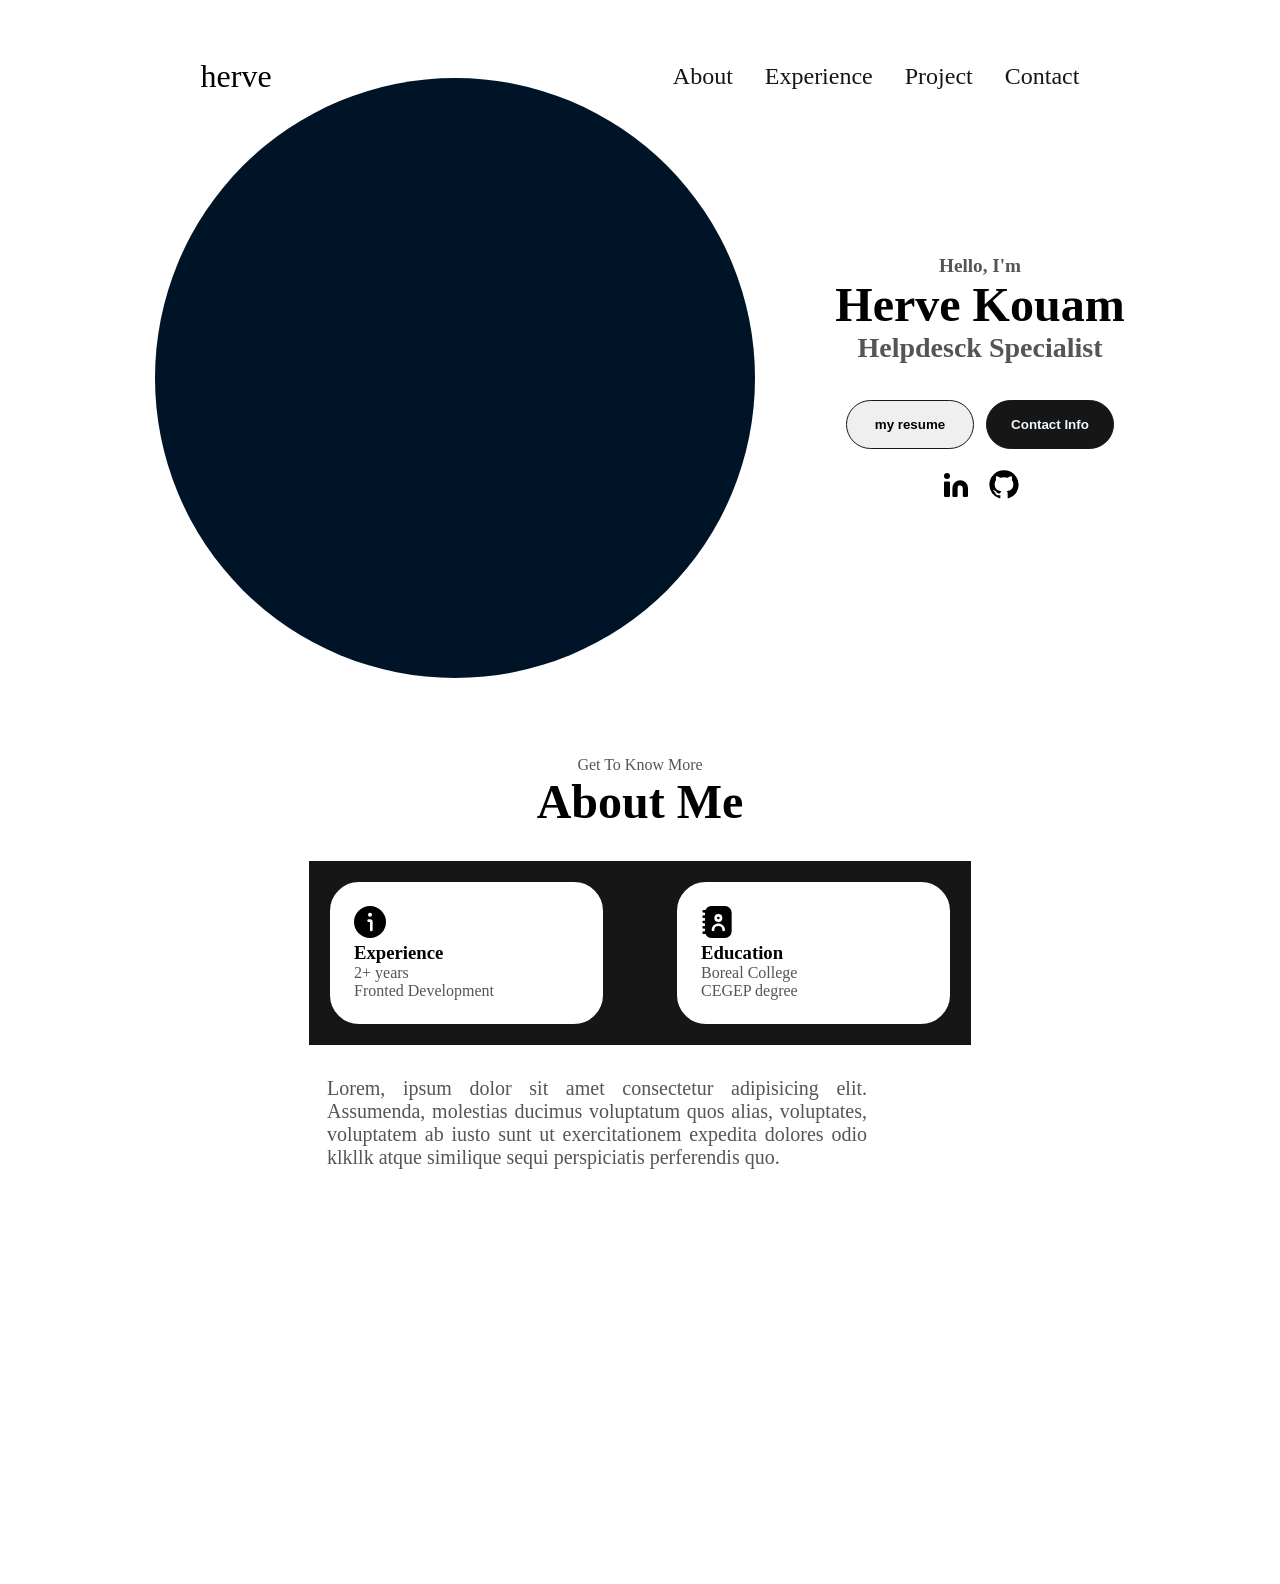
==== index.html @ a3d78254 "commit numéro 1 commit des derrières modifications effectué sur le portfolio jusqu'ici je n'ai pas a" ====
<!DOCTYPE html>
<html lang="en">
<head>
    <meta charset="UTF-8">
    <meta name="viewport" content="width=device-width, initial-scale=1.0">
    <title>my portfolio </title>
    <link rel="stylesheet" href="style.css">
    <link rel="stylesheet" href="mediaqueri.css">
</head>

<body>
    <nav id="dekstop-nav">
        <div class="logo">herve</div>
        <div>
            <ul class="nav-links">
                <li><a href="#about">About</a></li>
                <li><a href="#experience">Experience</a></li>
                <li><a href="#project">Project</a></li>
                <li><a href="#contact">Contact</a></li>

            </ul>
        </div>
    </nav>

    <nav id="hamburger-nav">
        <div class="logo">herve</div>
        <div class="hamburger-menu">
            <div class="hamburger-icon" onclick="toggleMenu()">
                <span></span>
                <span></span>
                <span></span>
            </div>
            <div class="menu-links">
                <li><a href="#about" onclick="toggleMenu()">About</a></li>
                <li><a href="#experience" onclick="toggleMenu()">Experience</a></li>
                <li><a href="#project" onclick="toggleMenu()">Project</a></li>
                <li><a href="#contact" onclick="toggleMenu()">Contact</a></li>
            </div>
        </div>
    </nav>

    <section id="profile">

        <div class="profile_img">

            <img src="img/me/me (2).png" alt="Kouam Kamdem Herve">
             
        </div> 

        <div class="sec_text">
            <p class="p1">Hello, I'm</p>
            <h1 class="title">Herve Kouam</h1>
            <p class="p2">Helpdesck Specialist</p>
            
            <div class="btn-container">
                <button
                class="btn btn-color2" onclick="window.open('./asset/Herve_kouam-resume_pdf.pdf')">
                my resume
                </button>
                <button
                class="btn btn-color1" onclick="location.href('./#contact')">
                Contact Info
                </button>
            </div>
            
            <div id="social-container">
                <img src="img/icon/linkedin.svg"
                 alt="my Linkedin profile" 
                 class="icon"
                 onclick="location.href='https://linkedin.com/in/kouam-herve-0830441a4'">

                 <img src="img/icon/github.svg"
                 alt="my github profile" 
                 class="icon"
                 onclick="location.href='https://github.com/HERVE-KOUAM'">
            </div>

        </div> 

    </section>

    <section id="about">
        <p class="section_p1">Get To Know More</p>
        <h1 class="title"> About Me</h1>
        
        <div class="section_container">
            <div id="img-about" class="section_pic-container">
                <img src="./img/me/salam.png" 
                alt="profile picture"
                class="about-pic">
            </div>
           
            
            <div  class="about-details-container">
                <div class="about-container">

                    <div class="details-container">
                        <img src="./img/icon/info.svg" 
                         alt="Experiance acount"
                        class="icon">
                        <h3>Experience</h3>
                        <p>2+ years <br> Fronted Development </p>
                    </div>

                    <div class="details-container">
                        <img src="img/icon/address-book.svg" 
                        alt="Experiance professionelle "
                        class="icon">
                        <h3>Education</h3>
                        <p>Boreal College<br> CEGEP degree</p>
                    </div>
                </div>

                <p class="sec_text">Lorem, ipsum dolor sit amet consectetur adipisicing elit.
                     Assumenda, molestias ducimus voluptatum quos alias, 
                     voluptates, voluptatem ab iusto sunt ut exercitationem 
                     expedita dolores odio klkllk
                     atque similique sequi perspiciatis perferendis quo.
                </p>
            </div> 
        </div>
    </section>
  

    <script src="script.js"> 

    </script>

</body>
</html>
---- style.css ----
* {
    margin: 0;
    padding: 0;
}
@import url('https://fonts.googleapis.com/css2?family=Poppins:ital,wght@0,100;0,200;0,300;0,400;0,500;0,600;0,700;0,800;0,900;1,100;1,200;1,300;1,400;1,500;1,600;1,700;1,800;1,900&display=swap');

body{
    font-family: "poppins",smooth;
}
html {
    scroll-behavior: smooth;
}

p{
    color: rgb(85,85,85);
}

a, .btn{
    transition: all 300ms ease;
}

nav, .nav-links{
    display: flex;
}

nav{
    justify-content:  space-around;
    align-items: center;
    height:  17vh;
}

.nav-links{
    gap: 2rem;
    list-style: none;
    font-size: 1.5rem;
}

a{
    text-decoration: none;
    color: #161616;
}

a:hover {
    color: gray;
    text-decoration: underline;
    text-underline-offset: 1rem;
    text-decoration-color: rgb(181,181,181) ;
}

#dekstop-nav{
    position: fixed;
    z-index: 100;
    background-color:none;
    width: 100%;
    
}


.logo{
    font-size: 2rem;
}
.logo:hover{
    cursor: default;
}

/*hamburger menu*/
#hamburger-nav{
    display: none;
}
.hamburger-menu{
    position: relative;
    display: inline-block;
    left: 8vh;
}

.hamburger-icon{
    display: flex;
    flex-direction: column;
    justify-content: space-between;
    height: 24px;
    width: 30px;
    cursor: pointer;
}

.hamburger-icon span{
    width: 100%;
    height: 2px;
    background-color: black;
    transition: all 0.3 ease-in-out;
}

.menu-links{
    position: absolute;
    top:100%;
    right: 0;
    background-color: white;
    max-height: 0;
    overflow: hidden;
    transition: all;
}

.menu-links a{
    display: block;
    padding: 10px;
    text-align: center;
    font-size: 1.5rem;
    color: black;
    text-decoration: none;
    transition: all 0.7 ease-in-out;
    
}

.menu-links li{

    list-style: none;
}

.menu-links.open{
    max-height: 300px;


}

.hamburger-icon.open span:first-child {
    transform: rotate(45deg) translate(10px, 5px);
}

.hamburger-icon.open span:nth-child(2){
    opacity: 0;
}

.hamburger-icon.open span:last-child {
    transform: rotate(-45deg) translate(10px, -5px);
}

.hamburger-icon span:first-child{
    transform: none;
}

.hamburger-icon span:first-child{
    transform: 1;
}

.hamburger-icon span:first-child{
    transform: none;
}

/* section*/

section {
    padding-top: 4vh ;
    height: 96vh;
    margin: 0 10rem;
    box-sizing: border-box;
    min-height: -moz-fit-content;
    min-height: fit-content;
}


.section-container{
    display: flex;
}

/*profile section*/

#profile {
    display: flex;
    justify-content: center;
    gap: 5rem;
    height: 80vh;
}

.profile_img{
    justify-content: center;
    background-color: #001427;
    display: flex;
    border-radius: 800px;
    height: 600px;
    width: 600px;
    margin: auto 0;
   overflow: hidden;
    
}

.profile_img img{
    
    object-fit: contain;
    align-items: center;
    height: 800px;
    width: 800px;
    position: relative;
    bottom: 50px;
    right:5px
    
}

.sec_text{
    align-self: center;
    text-align: center;

}

.sec_text p{
    font-weight: 600;
}

.sec_text .p1{
    font-size: 1.2rem;
}
.sec_text .p2{
    text-align: center;
    font-size: 1.75rem;
    margin-bottom: 2rem;
}

.title {
    font-size: 3rem;
    text-align: center;
}

#social-container{
    display: flex;
    justify-content: center;
    margin-top: 1rem;
    gap: 1rem
}

/*icon*/

.icon {
    cursor: pointer;
    height: 2rem;
}

/*butons*/

.btncontainer{
    display: flex;
    justify-content: center;
    gap: 1rem;
}

.btn {
    margin: 4px;
    font-weight:600;
    transition: all 300ms ease;
    padding: 1rem;
    width: 8rem;
    border-radius: 2rem;
}

.btn-color1,
.btn-color2{
    border:#161616 0.1rem solid;
   
}

.btn-color1:hover,
.btn-color2:hover{
  
    cursor: pointer;
}

.btn-color1,
.btn-color2:hover{
    background-color: #161616;
    color: aliceblue;
    
}



.btn-color1:hover{
    background-color: #161616;
    
}

.btn-color2:hover{
    border:aliceblue
}

/*About*/
#about{
    position: relative;
}
.about-details-container{
    justify-content: center;
    flex-direction: row;
}
.about-container{
    gap: 2rem;
    margin-bottom: 2rem;
    margin-top: 2rem;
    display: flex;
    
    flex: 5;
    background-color: #161616;
    width: auto;
    height: auto;
}
.about-countainer,
.details-container{
    display: block;
    align-items: center; 
    justify-content: center;
    background-color: rgb(255, 255, 255);
    border:solid #161616;
    border-radius: 2rem;
    padding: 1.5rem;
    width: 25vh;
    height: fit-content;
    height: -moz-fit-content;
    margin: 2vh;  
   

}

.about-details-container .sec_text{

    width: 60vh;
    text-align: justify;
    font-size: 1.25rem;
    margin: 2vh;
    

}

.about-pic{
    border-radius: 2rem;
}
#about .section_p1{
    position: relative;
    text-align: center;
}
#about .section_container{
display: flex;

}
#about .section_pic-container{

    
    height: 50vh;
    
    overflow: hidden;
    display: flex;
    justify-content: center;
    align-items: center;
    flex: 1 1 300px;
    max-width: 600px;
    padding: 0px;
    box-sizing: content-box;  

}

#about .section_pic-container img{
    top:10%;
    width: 100%;
    height: auto;
    object-fit: cover;
    position: relative;
    
    
    
    
}
---- mediaqueri.css ----
@media screen and (max-width: 1200px) {

    #dekstop-nav{
        display: none;
    }
    #hamburger-nav{

        display: flex;
        position: fixed;
        z-index: 100;
        background-color: none;
        width: 100%;
        
    }
   
    
}

@media screen and (max-width: 1300px) {

    #about .section_container{
        justify-content: center;
        
    }
    #about .section_pic-container{

        display: none;
        
    }
    section {
        margin: 0 5rem;
    }

}

@media screen and (max-width: 800px) {

    #about .section_container{
        justify-content: center;
        
    }
   
    section {
        margin: 0 5rem;
    }

}
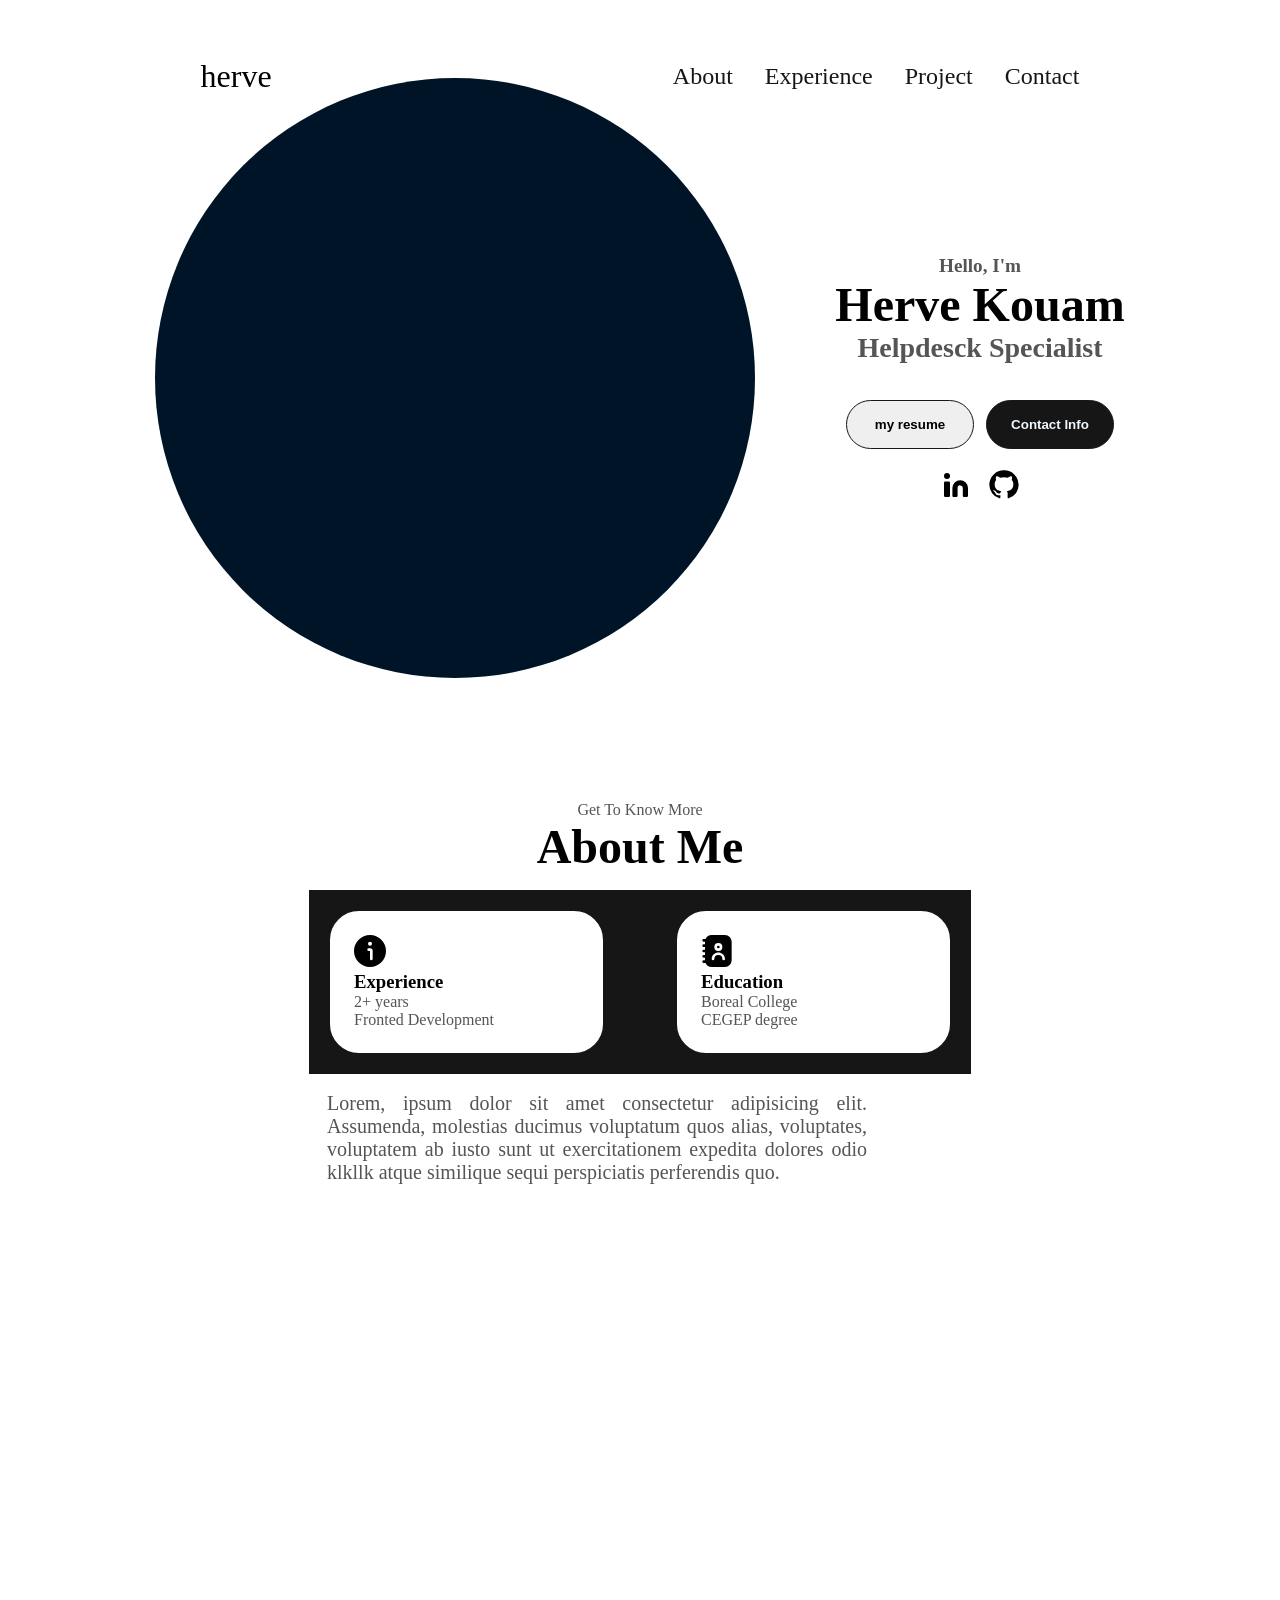
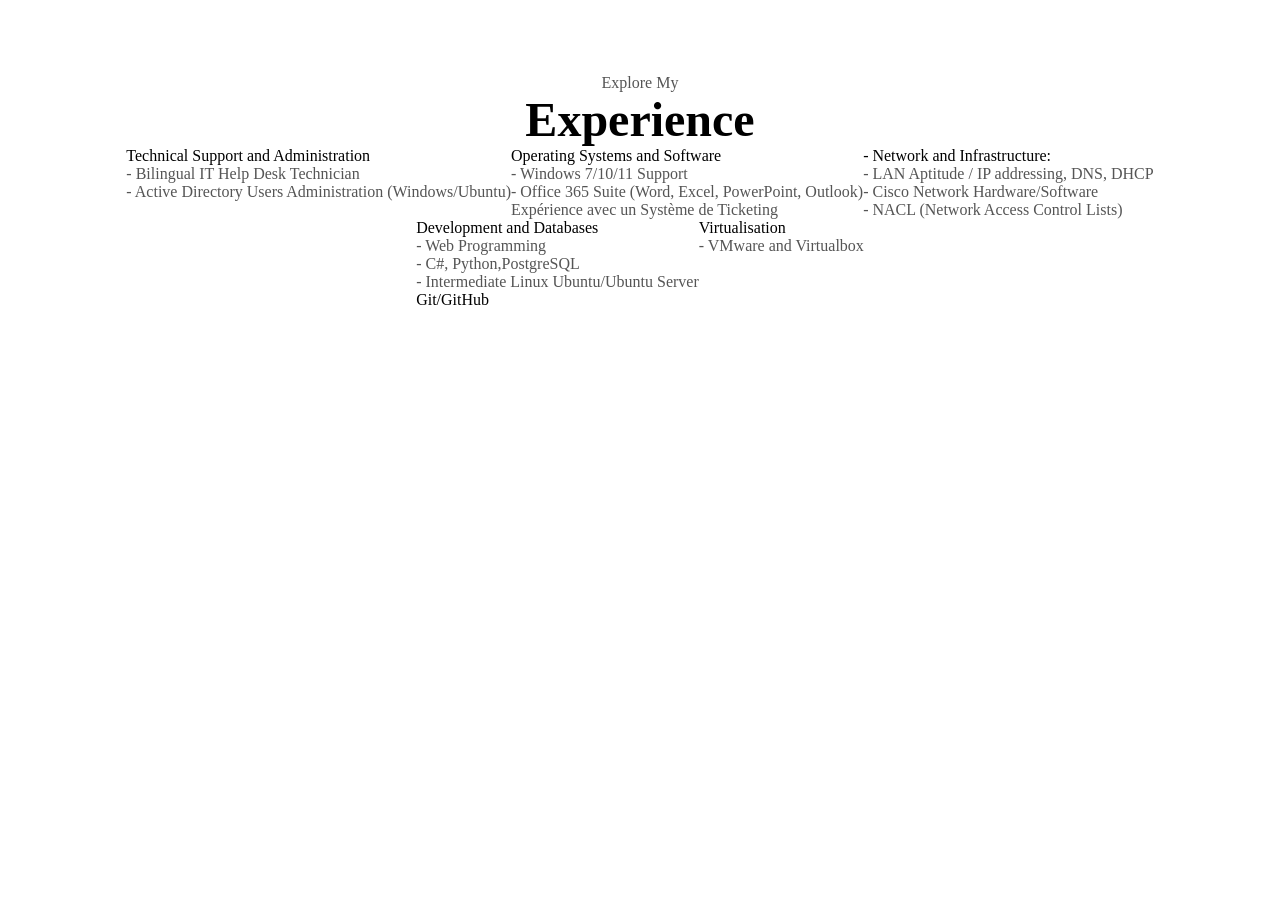
==== commit 83d828e0: "ajout de section j'ai ajouté deux section et en therme il ne manque plus que la dernierre et certain" ====
--- a/index.html
+++ b/index.html
@@ -6,6 +6,7 @@
     <title>my portfolio </title>
     <link rel="stylesheet" href="style.css">
     <link rel="stylesheet" href="mediaqueri.css">
+    <link rel="stylesheet" href="Experiance.css">
 </head>
 
 <body>
@@ -14,7 +15,7 @@
         <div>
             <ul class="nav-links">
                 <li><a href="#about">About</a></li>
-                <li><a href="#experience">Experience</a></li>
+                <li><a href="#Experience">Experience</a></li>
                 <li><a href="#project">Project</a></li>
                 <li><a href="#contact">Contact</a></li>
 
@@ -32,7 +33,7 @@
             </div>
             <div class="menu-links">
                 <li><a href="#about" onclick="toggleMenu()">About</a></li>
-                <li><a href="#experience" onclick="toggleMenu()">Experience</a></li>
+                <li><a href="#Experience" onclick="toggleMenu()">Experience</a></li>
                 <li><a href="#project" onclick="toggleMenu()">Project</a></li>
                 <li><a href="#contact" onclick="toggleMenu()">Contact</a></li>
             </div>
@@ -96,7 +97,7 @@
 
                     <div class="details-container">
                         <img src="./img/icon/info.svg" 
-                         alt="Experiance acount"
+                         alt="Experience acount"
                         class="icon">
                         <h3>Experience</h3>
                         <p>2+ years <br> Fronted Development </p>
@@ -104,7 +105,7 @@
 
                     <div class="details-container">
                         <img src="img/icon/address-book.svg" 
-                        alt="Experiance professionelle "
+                        alt="Experience professionelle "
                         class="icon">
                         <h3>Education</h3>
                         <p>Boreal College<br> CEGEP degree</p>
@@ -121,6 +122,76 @@
         </div>
     </section>
   
+    <section id="Experience">
+
+        <p class="section_p1">Explore My</p>
+        <h1 class="title"> Experience</h1>
+
+        <div class="section_container">
+
+            <div class="notification">
+                <div class="notiglow"></div>
+                <div class="notiborderglow"></div>
+                <div class="notititle">Technical Support and Administration</div>
+                <div class="notibody">
+                    <p>- Bilingual IT Help Desk Technician</p>
+                    <p>- Active Directory Users Administration (Windows/Ubuntu)</p> 
+
+                </div>
+            </div>
+
+            <div class="notification">
+                <div class="notiglow"></div>
+                <div class="notiborderglow"></div>
+                <div class="notititle">Operating Systems and Software</div>
+                <div class="notibody">
+                    <p>- Windows 7/10/11 Support</p>
+                    <p>- Office 365 Suite (Word, Excel, PowerPoint, Outlook)</p>
+                    <p>Expérience avec un Système de Ticketing</p>
+
+                </div>
+            </div>
+
+            <div class="notification">
+                <div class="notiglow"></div>
+                <div class="notiborderglow"></div>
+                <div class="notititle">- Network and Infrastructure:</div>
+                <div class="notibody">
+                    
+                    <p>- LAN Aptitude / IP addressing, DNS, DHCP</p>
+                    <p>- Cisco Network Hardware/Software</p>
+                    <p>- NACL (Network Access Control Lists)</p>
+                </div>
+            </div>
+
+            <div class="notification">
+                <div class="notiglow"></div>
+                <div class="notiborderglow"></div>
+                <div class="notititle">Development and Databases</div>
+                <div class="notibody">
+                
+                    <p>-  Web Programming</p>
+                    <p>- C#, Python,PostgreSQL</p>
+                    <p>- Intermediate Linux Ubuntu/Ubuntu Server</p>
+                    </p>Git/GitHub</p>
+
+                </div>
+            </div>
+            
+            <div class="notification">
+                <div class="notiglow"></div>
+                <div class="notiborderglow"></div>
+                <div class="notititle">Virtualisation</div>
+                <div class="notibody">
+                    <p>- VMware and Virtualbox</p>
+                </div>
+            </div>
+
+          
+            
+        </div>
+
+    </section>
 
     <script src="script.js"> 
 
--- a/style.css
+++ b/style.css
@@ -6,6 +6,7 @@
 
 body{
     font-family: "poppins",smooth;
+    
 }
 html {
     scroll-behavior: smooth;
@@ -282,6 +283,7 @@
 /*About*/
 #about{
     position: relative;
+    margin-top: 5vh;
 }
 .about-details-container{
     justify-content: center;
@@ -289,8 +291,8 @@
 }
 .about-container{
     gap: 2rem;
-    margin-bottom: 2rem;
-    margin-top: 2rem;
+   
+    margin-top: 1rem;
     display: flex;
     
     flex: 5;
@@ -362,4 +364,26 @@
     
     
     
-}+}
+
+/*experience*/
+#Experience{
+
+    position: relative;
+    margin-top: 1vh;
+}
+#Experience .section_p1{
+    text-align: center;
+    position: relative;
+    
+}
+
+#Experience .section_container{
+
+    display: flex;
+    flex-wrap: wrap;
+    justify-content: center;
+    align-content: space-between;
+    
+}
+
--- a/mediaqueri.css
+++ b/mediaqueri.css
@@ -10,7 +10,12 @@
         z-index: 100;
         background-color: none;
         width: 100%;
+        top: 0px;
         
+    }
+    #profile{
+
+        margin-top: 10vh;
     }
    
     
@@ -44,4 +49,4 @@
         margin: 0 5rem;
     }
 
-}+}   
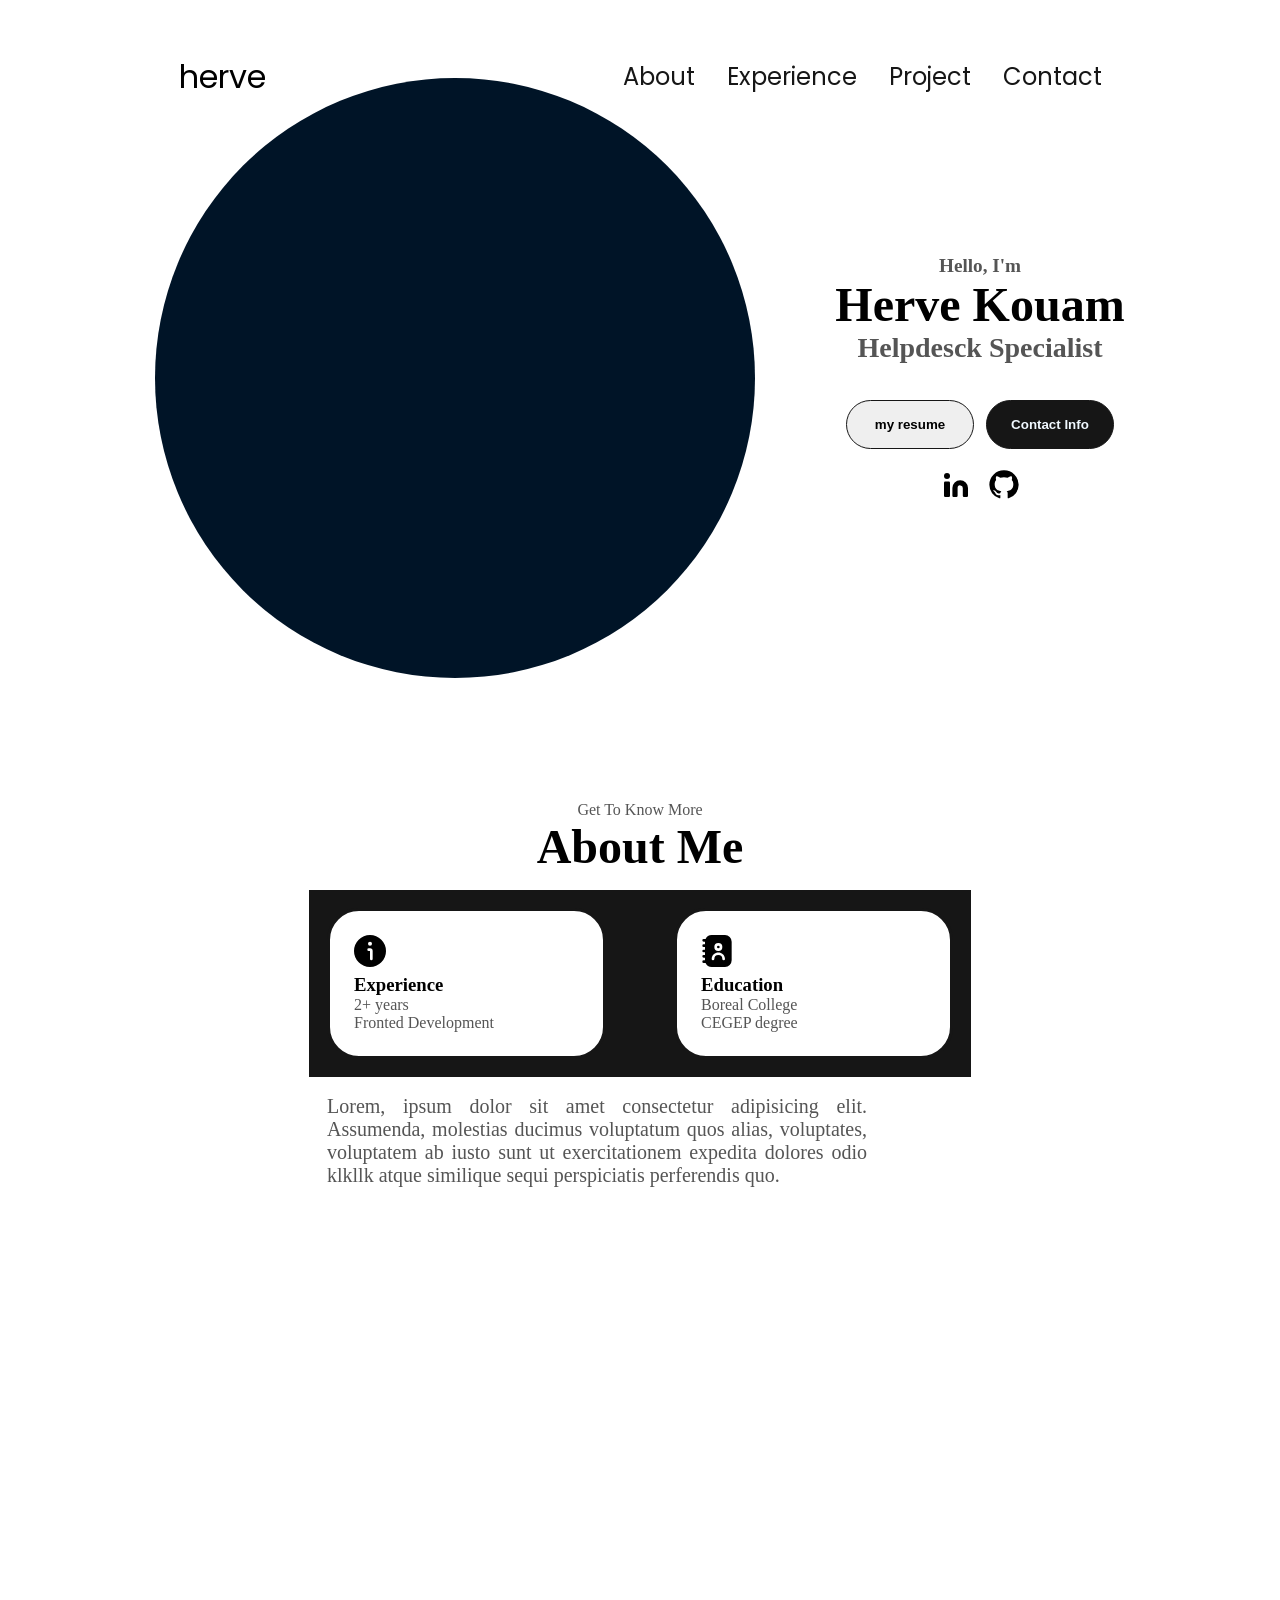
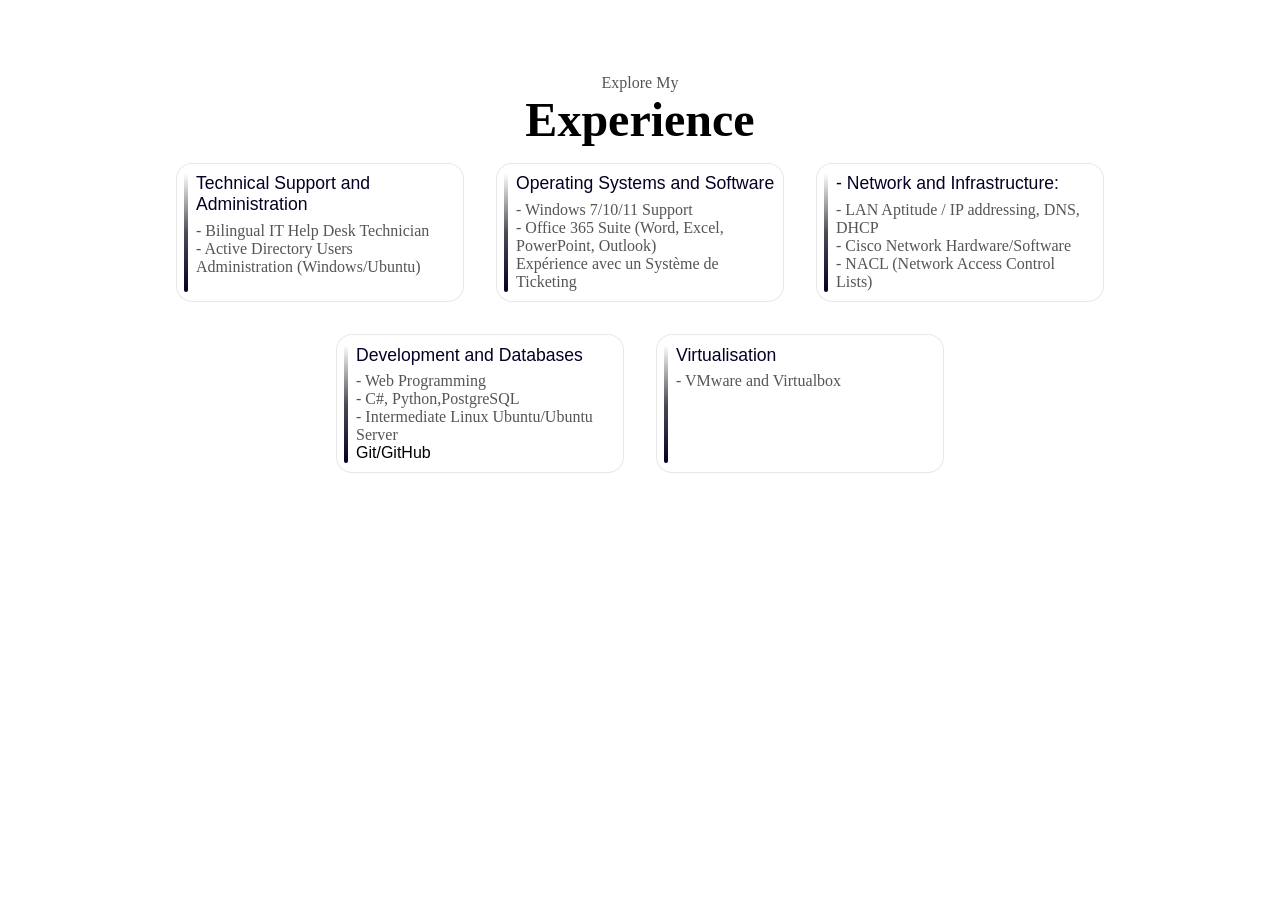
==== commit 15ed6659: "ajustement des polices" ====
--- a/index.html
+++ b/index.html
@@ -6,7 +6,7 @@
     <title>my portfolio </title>
     <link rel="stylesheet" href="style.css">
     <link rel="stylesheet" href="mediaqueri.css">
-    <link rel="stylesheet" href="Experiance.css">
+    <link rel="stylesheet" href="experiance.css">
 </head>
 
 <body>
--- a/style.css
+++ b/style.css
@@ -1,19 +1,28 @@
+@import url('https://fonts.googleapis.com/css2?family=Poppins:ital,wght@0,100;0,200;0,300;0,400;0,500;0,600;0,700;0,800;0,900;1,100;1,200;1,300;1,400;1,500;1,600;1,700;1,800;1,900&display=swap');
+@font-face{
+    font-family: kano;
+    src:url(font/Kano.otf)format('otf')
+}
 * {
     margin: 0;
     padding: 0;
 }
-@import url('https://fonts.googleapis.com/css2?family=Poppins:ital,wght@0,100;0,200;0,300;0,400;0,500;0,600;0,700;0,800;0,900;1,100;1,200;1,300;1,400;1,500;1,600;1,700;1,800;1,900&display=swap');
 
 body{
-    font-family: "poppins",smooth;
+    font-family: "poppins",normal;
+    font-style: normal;
     
 }
 html {
     scroll-behavior: smooth;
 }
-
+h1{
+    font-family: "poppins",smooth;
+
+}
 p{
     color: rgb(85,85,85);
+    font-family: "kano";
 }
 
 a, .btn{
--- a/experiance.css
+++ b/experiance.css
@@ -0,0 +1,105 @@
+/* From Uiverse.io by SouravBandyopadhyay */ 
+.notification {
+    display: flex;
+    flex-direction: column;
+    isolation: isolate;
+    position: relative;
+    margin: 1rem;
+    padding-bottom: 0.7em;
+    width: 18rem;
+    height: 8rem;
+    background: #e8e8e8;
+    border-radius: 1rem;
+    overflow: hidden;
+    font-family: 'Gill Sans', 'Gill Sans MT', Calibri, 'Trebuchet MS', sans-serif;
+    font-size: 16px;
+    --gradient: linear-gradient(to bottom, #ffffff, #4c4c56, #020024);
+    --color: #020024
+  }
+  
+  .notification:before {
+    position: absolute;
+    content: "";
+    inset: 0.0625rem;
+    border-radius: 0.9375rem;
+    background: #ffffff;
+    z-index: 2
+  }
+  
+  .notification:after {
+    position: absolute;
+    content: "";
+    width: 0.25rem;
+    inset: 0.65rem auto 0.65rem 0.5rem;
+    border-radius: 0.125rem;
+    background: var(--gradient);
+    transition: transform 300ms ease;
+    z-index: 4;
+  }
+  
+  .notification:hover:after {
+    transform: translateX(0.15rem)
+  }
+  
+  .notititle {
+    color: var(--color);
+    padding: 0.65rem 0.25rem 0.4rem 1.25rem;
+    font-weight: 500;
+    font-size: 1.1rem;
+    transition: transform 300ms ease;
+    z-index: 5;
+  }
+  
+  .notification:hover .notititle {
+    transform: translateX(0.15rem)
+    
+  }
+  
+  .notibody {
+    color: #000000;
+    padding: 0 1.25rem;
+    transition: transform 300ms ease;
+    z-index: 5;
+  }
+  
+  .notification:hover .notibody {
+    transform: translateX(0.25rem)
+  }
+  
+  .notiglow,
+  .notiborderglow {
+    position: absolute;
+    width: 20rem;
+    height: 20rem;
+    transform: translate(-50%, -50%);
+    background: radial-gradient(circle closest-side at center, rgb(0, 0, 0), transparent);
+    opacity: 0;
+    transition: opacity 300ms ease;
+  }
+  
+  .notiglow {
+    z-index: 3;
+  }
+  
+  .notiborderglow {
+    z-index: 1;
+  }
+  
+  .notification:hover .notiglow {
+    opacity: 0.1
+  }
+  
+  .notification:hover .notiborderglow {
+    opacity: 0.1
+  }
+  
+  .note {
+    color: var(--color);
+    position: fixed;
+    top: 80%;
+    left: 50%;
+    transform: translateX(-50%);
+    text-align: center;
+    font-size: 0.9rem;
+    width: 75%;
+  }
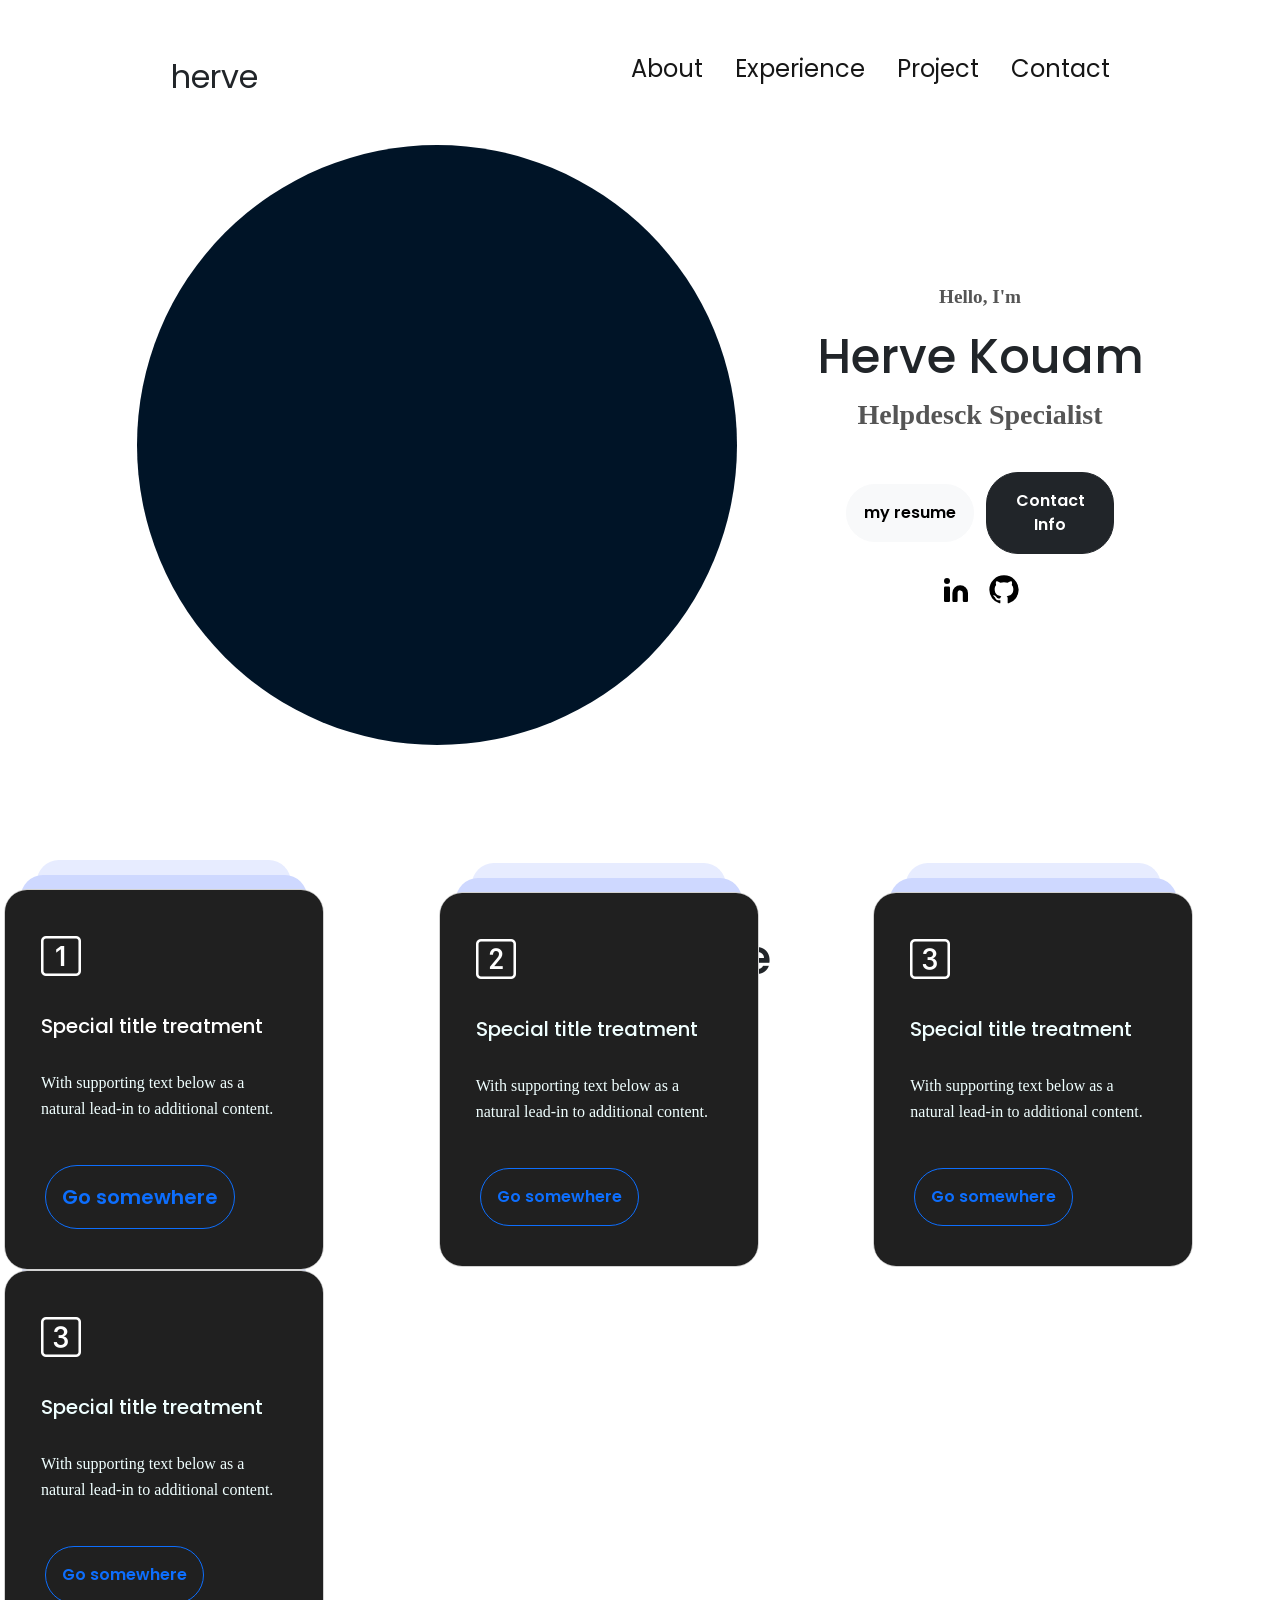
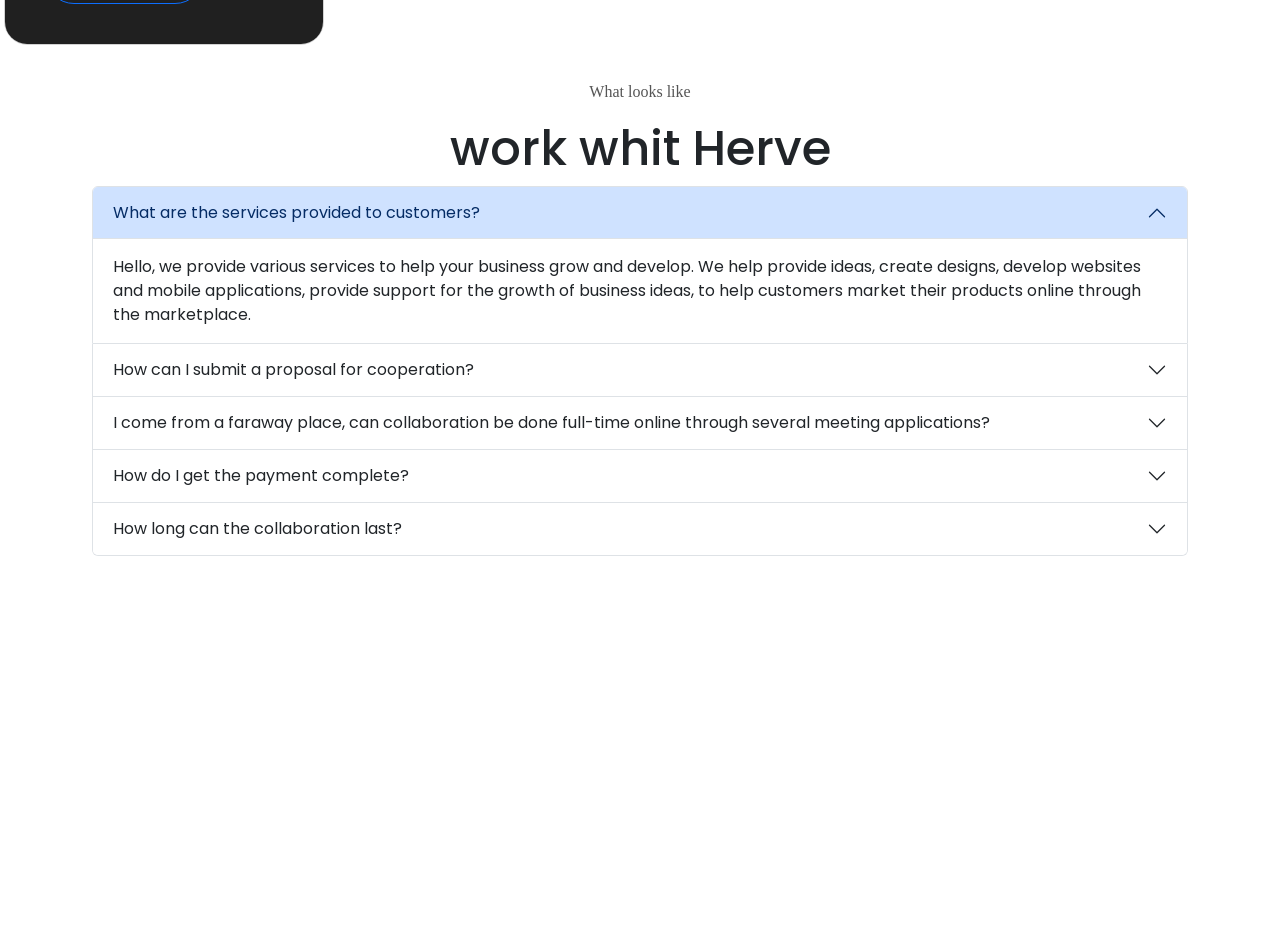
==== commit a5fb3f97: "ajout des cartes premier essaie" ====
--- a/index.html
+++ b/index.html
@@ -4,6 +4,8 @@
     <meta charset="UTF-8">
     <meta name="viewport" content="width=device-width, initial-scale=1.0">
     <title>my portfolio </title>
+    <link href="https://cdn.jsdelivr.net/npm/bootstrap@5.3.0-alpha1/dist/css/bootstrap.min.css" rel="stylesheet">
+    <link rel="stylesheet" href="https://cdn.jsdelivr.net/npm/bootstrap-icons@1.11.3/font/bootstrap-icons.min.css">
     <link rel="stylesheet" href="style.css">
     <link rel="stylesheet" href="mediaqueri.css">
     <link rel="stylesheet" href="experiance.css">
@@ -54,12 +56,14 @@
             <p class="p2">Helpdesck Specialist</p>
             
             <div class="btn-container">
-                <button
-                class="btn btn-color2" onclick="window.open('./asset/Herve_kouam-resume_pdf.pdf')">
+                <button type="button"
+                class="btn btn-light " onclick="window.open('./asset/Herve_kouam-resume_pdf.pdf')">
                 my resume
                 </button>
                 <button
-                class="btn btn-color1" onclick="location.href('./#contact')">
+                type="button"
+                class="btn btn-dark "
+                 onclick="location.href('./#contact')">
                 Contact Info
                 </button>
             </div>
@@ -80,118 +84,152 @@
 
     </section>
 
-    <section id="about">
-        <p class="section_p1">Get To Know More</p>
-        <h1 class="title"> About Me</h1>
+
+  
+    <section id="Experience" style="gap: 5rem;">
+
+        <div class="entaite">
+            <p class="section_p1">Explore My</p>
+            <h1 class="title"> Experience</h1>
+        </div>
+       
         
-        <div class="section_container">
-            <div id="img-about" class="section_pic-container">
-                <img src="./img/me/salam.png" 
-                alt="profile picture"
-                class="about-pic">
-            </div>
-           
+        <div class="expe_contain row row-cols-1 row-cols-md-3 mt-n5 " style=" box-sizing: content-box;  align-items: center;" >
+
+            <div class="card_container"  >
+              <div class="card col col-12 col-lg-3 mx-1">
+                <div class="card-body content">
+                    <i class="bi bi-1-square fs-1" ></i>
+                  <h5 class="card-title">Special title treatment</h5>
+                  <p class="card-text" style="color: azure;">With supporting text below as a natural lead-in to additional content.</p>
+                  <a href="#" class="w-auto btn btn-lg btn-outline-primary">Go somewhere</a>
+                </div>
+              </div>
+            </div>
+
+            <div class="card_container ">
+              <div class="card col col-12 col-lg-3  mx-1">
+                <div class="card-body content">
+                  <i class="bi bi-2-square fs-1" ></i>
+                  <h5 class="card-title" style="color: azure;">Special title treatment</h5>
+                  <p class="card-text" style="color: azure;">With supporting text below as a natural lead-in to additional content.</p>
+                  <a href="#" class="btn w-auto btn-outline-primary">Go somewhere</a>
+                </div>
+              </div>
+            </div>
+
+            <div class="card_container ">
+                <div class="card col col-12 col-lg-3 mx-1">
+                  <div class="card-body content">
+                    <i class="bi bi-3-square fs-1" ></i>
+                    <h5 class="card-title" style="color: azure;">Special title treatment</h5>
+                    <p class="card-text" style="color: azure;">With supporting text below as a natural lead-in to additional content.</p>
+                    <a href="#" class="btn w-auto btn-outline-primary">Go somewhere</a>
+                  </div>
+                </div>
+              </div>
+
+              <div class="card_container ">
+                <div class="card col col-12 col-lg-3 mx-1">
+                  <div class="card-body content">
+                    <i class="bi bi-3-square fs-1" ></i>
+                    <h5 class="card-title" style="color: azure;">Special title treatment</h5>
+                    <p class="card-text" style="color: azure;">With supporting text below as a natural lead-in to additional content.</p>
+                    <a href="#" class="btn w-auto btn-outline-primary">Go somewhere</a>
+                  </div>
+                </div>
+              </div>
+
+
+          </div>
+
+          
+
+         
             
-            <div  class="about-details-container">
-                <div class="about-container">
-
-                    <div class="details-container">
-                        <img src="./img/icon/info.svg" 
-                         alt="Experience acount"
-                        class="icon">
-                        <h3>Experience</h3>
-                        <p>2+ years <br> Fronted Development </p>
-                    </div>
-
-                    <div class="details-container">
-                        <img src="img/icon/address-book.svg" 
-                        alt="Experience professionelle "
-                        class="icon">
-                        <h3>Education</h3>
-                        <p>Boreal College<br> CEGEP degree</p>
-                    </div>
-                </div>
-
-                <p class="sec_text">Lorem, ipsum dolor sit amet consectetur adipisicing elit.
-                     Assumenda, molestias ducimus voluptatum quos alias, 
-                     voluptates, voluptatem ab iusto sunt ut exercitationem 
-                     expedita dolores odio klkllk
-                     atque similique sequi perspiciatis perferendis quo.
-                </p>
-            </div> 
-        </div>
+          
+          
+          
+       
+
     </section>
-  
-    <section id="Experience">
-
-        <p class="section_p1">Explore My</p>
-        <h1 class="title"> Experience</h1>
-
-        <div class="section_container">
-
-            <div class="notification">
-                <div class="notiglow"></div>
-                <div class="notiborderglow"></div>
-                <div class="notititle">Technical Support and Administration</div>
-                <div class="notibody">
-                    <p>- Bilingual IT Help Desk Technician</p>
-                    <p>- Active Directory Users Administration (Windows/Ubuntu)</p> 
-
-                </div>
-            </div>
-
-            <div class="notification">
-                <div class="notiglow"></div>
-                <div class="notiborderglow"></div>
-                <div class="notititle">Operating Systems and Software</div>
-                <div class="notibody">
-                    <p>- Windows 7/10/11 Support</p>
-                    <p>- Office 365 Suite (Word, Excel, PowerPoint, Outlook)</p>
-                    <p>Expérience avec un Système de Ticketing</p>
-
-                </div>
-            </div>
-
-            <div class="notification">
-                <div class="notiglow"></div>
-                <div class="notiborderglow"></div>
-                <div class="notititle">- Network and Infrastructure:</div>
-                <div class="notibody">
-                    
-                    <p>- LAN Aptitude / IP addressing, DNS, DHCP</p>
-                    <p>- Cisco Network Hardware/Software</p>
-                    <p>- NACL (Network Access Control Lists)</p>
-                </div>
-            </div>
-
-            <div class="notification">
-                <div class="notiglow"></div>
-                <div class="notiborderglow"></div>
-                <div class="notititle">Development and Databases</div>
-                <div class="notibody">
-                
-                    <p>-  Web Programming</p>
-                    <p>- C#, Python,PostgreSQL</p>
-                    <p>- Intermediate Linux Ubuntu/Ubuntu Server</p>
-                    </p>Git/GitHub</p>
-
-                </div>
-            </div>
-            
-            <div class="notification">
-                <div class="notiglow"></div>
-                <div class="notiborderglow"></div>
-                <div class="notititle">Virtualisation</div>
-                <div class="notibody">
-                    <p>- VMware and Virtualbox</p>
-                </div>
-            </div>
-
-          
-            
-        </div>
-
+
+    <section class="workwhit mt-n5 pt-0 mb-7" style="position: relative; margin-top:20px;">
+
+        <div class="container mt-0 pt-0" >
+            <p class="section_p1 text-center"> What looks like </p>
+            <h1 class="title"> work whit Herve</h1>
+            <div class="accordion" id="faqAccordion">
+                <!-- Question 1 -->
+                <div class="accordion-item">
+                    <h2 class="accordion-header" id="headingOne">
+                        <button class="accordion-button" type="button" data-bs-toggle="collapse" data-bs-target="#collapseOne" aria-expanded="true" aria-controls="collapseOne">
+                            What are the services provided to customers?
+                        </button>
+                    </h2>
+                    <div id="collapseOne" class="accordion-collapse collapse show" aria-labelledby="headingOne" data-bs-parent="#faqAccordion">
+                        <div class="accordion-body">
+                            Hello, we provide various services to help your business grow and develop. We help provide ideas, 
+                            create designs, develop websites and mobile applications, provide support for the growth of business ideas, to help customers market their products online through the marketplace.
+                        </div>
+                    </div>
+                </div>
+                <!-- Question 2 -->
+                <div class="accordion-item">
+                    <h2 class="accordion-header" id="headingTwo">
+                        <button class="accordion-button collapsed" type="button" data-bs-toggle="collapse" data-bs-target="#collapseTwo" aria-expanded="false" aria-controls="collapseTwo">
+                            How can I submit a proposal for cooperation?
+                        </button>
+                    </h2>
+                    <div id="collapseTwo" class="accordion-collapse collapse" aria-labelledby="headingTwo" data-bs-parent="#faqAccordion">
+                        <div class="accordion-body">
+                            You can submit a proposal through our contact form or email us directly with your ideas.
+                        </div>
+                    </div>
+                </div>
+                <!-- Question 3 -->
+                <div class="accordion-item">
+                    <h2 class="accordion-header" id="headingThree">
+                        <button class="accordion-button collapsed" type="button" data-bs-toggle="collapse" data-bs-target="#collapseThree" aria-expanded="false" aria-controls="collapseThree">
+                            I come from a faraway place, can collaboration be done full-time online through several meeting applications?
+                        </button>
+                    </h2>
+                    <div id="collapseThree" class="accordion-collapse collapse" aria-labelledby="headingThree" data-bs-parent="#faqAccordion">
+                        <div class="accordion-body">
+                            Yes, we support full-time online collaboration using various meeting applications like Zoom, Teams, or Google Meet.
+                        </div>
+                    </div>
+                </div>
+                <!-- Question 4 -->
+                <div class="accordion-item">
+                    <h2 class="accordion-header" id="headingFour">
+                        <button class="accordion-button collapsed" type="button" data-bs-toggle="collapse" data-bs-target="#collapseFour" aria-expanded="false" aria-controls="collapseFour">
+                            How do I get the payment complete?
+                        </button>
+                    </h2>
+                    <div id="collapseFour" class="accordion-collapse collapse" aria-labelledby="headingFour" data-bs-parent="#faqAccordion">
+                        <div class="accordion-body">
+                            Payments can be completed securely through our online payment portal or via bank transfer.
+                        </div>
+                    </div>
+                </div>
+                <!-- Question 5 -->
+                <div class="accordion-item">
+                    <h2 class="accordion-header" id="headingFive">
+                        <button class="accordion-button collapsed" type="button" data-bs-toggle="collapse" data-bs-target="#collapseFive" aria-expanded="false" aria-controls="collapseFive">
+                            How long can the collaboration last?
+                        </button>
+                    </h2>
+                    <div id="collapseFive" class="accordion-collapse collapse" aria-labelledby="headingFive" data-bs-parent="#faqAccordion">
+                        <div class="accordion-body">
+                            The collaboration duration depends on the project's scope and agreement between both parties.
+                        </div>
+                    </div>
+                </div>
+            </div>
+        </div>
     </section>
+
 
     <script src="script.js"> 
 
--- a/style.css
+++ b/style.css
@@ -3,10 +3,7 @@
     font-family: kano;
     src:url(font/Kano.otf)format('otf')
 }
-* {
-    margin: 0;
-    padding: 0;
-}
+
 
 body{
     font-family: "poppins",normal;
@@ -14,6 +11,7 @@
     
 }
 html {
+    
     scroll-behavior: smooth;
 }
 h1{
@@ -37,6 +35,8 @@
     justify-content:  space-around;
     align-items: center;
     height:  17vh;
+    position: fixed;
+    top: 0;
 }
 
 .nav-links{
@@ -158,7 +158,7 @@
 /* section*/
 
 section {
-    padding-top: 4vh ;
+    padding-top: 1vh ;
     height: 96vh;
     margin: 0 10rem;
     box-sizing: border-box;
@@ -172,7 +172,15 @@
 }
 
 /*profile section*/
-
+#Experience .entaite{
+    position: absolute;
+}
+#Experience{
+    display: flex;
+    justify-content: center;
+    gap: 5rem;
+    height: 80vh;
+}
 #profile {
     display: flex;
     justify-content: center;
@@ -300,10 +308,8 @@
 }
 .about-container{
     gap: 2rem;
-   
     margin-top: 1rem;
     display: flex;
-    
     flex: 5;
     background-color: #161616;
     width: auto;
@@ -379,7 +385,7 @@
 #Experience{
 
     position: relative;
-    margin-top: 1vh;
+    
 }
 #Experience .section_p1{
     text-align: center;
--- a/mediaqueri.css
+++ b/mediaqueri.css
@@ -17,6 +17,12 @@
 
         margin-top: 10vh;
     }
+
+    #Experience{
+        z-index: inherit;
+        padding: 0vh;
+        bottom: 30vh;
+    }
    
     
 }
@@ -35,6 +41,10 @@
     section {
         margin: 0 5rem;
     }
+    #Experience{
+
+        margin-top: 0vh;
+    }
 
 }
 
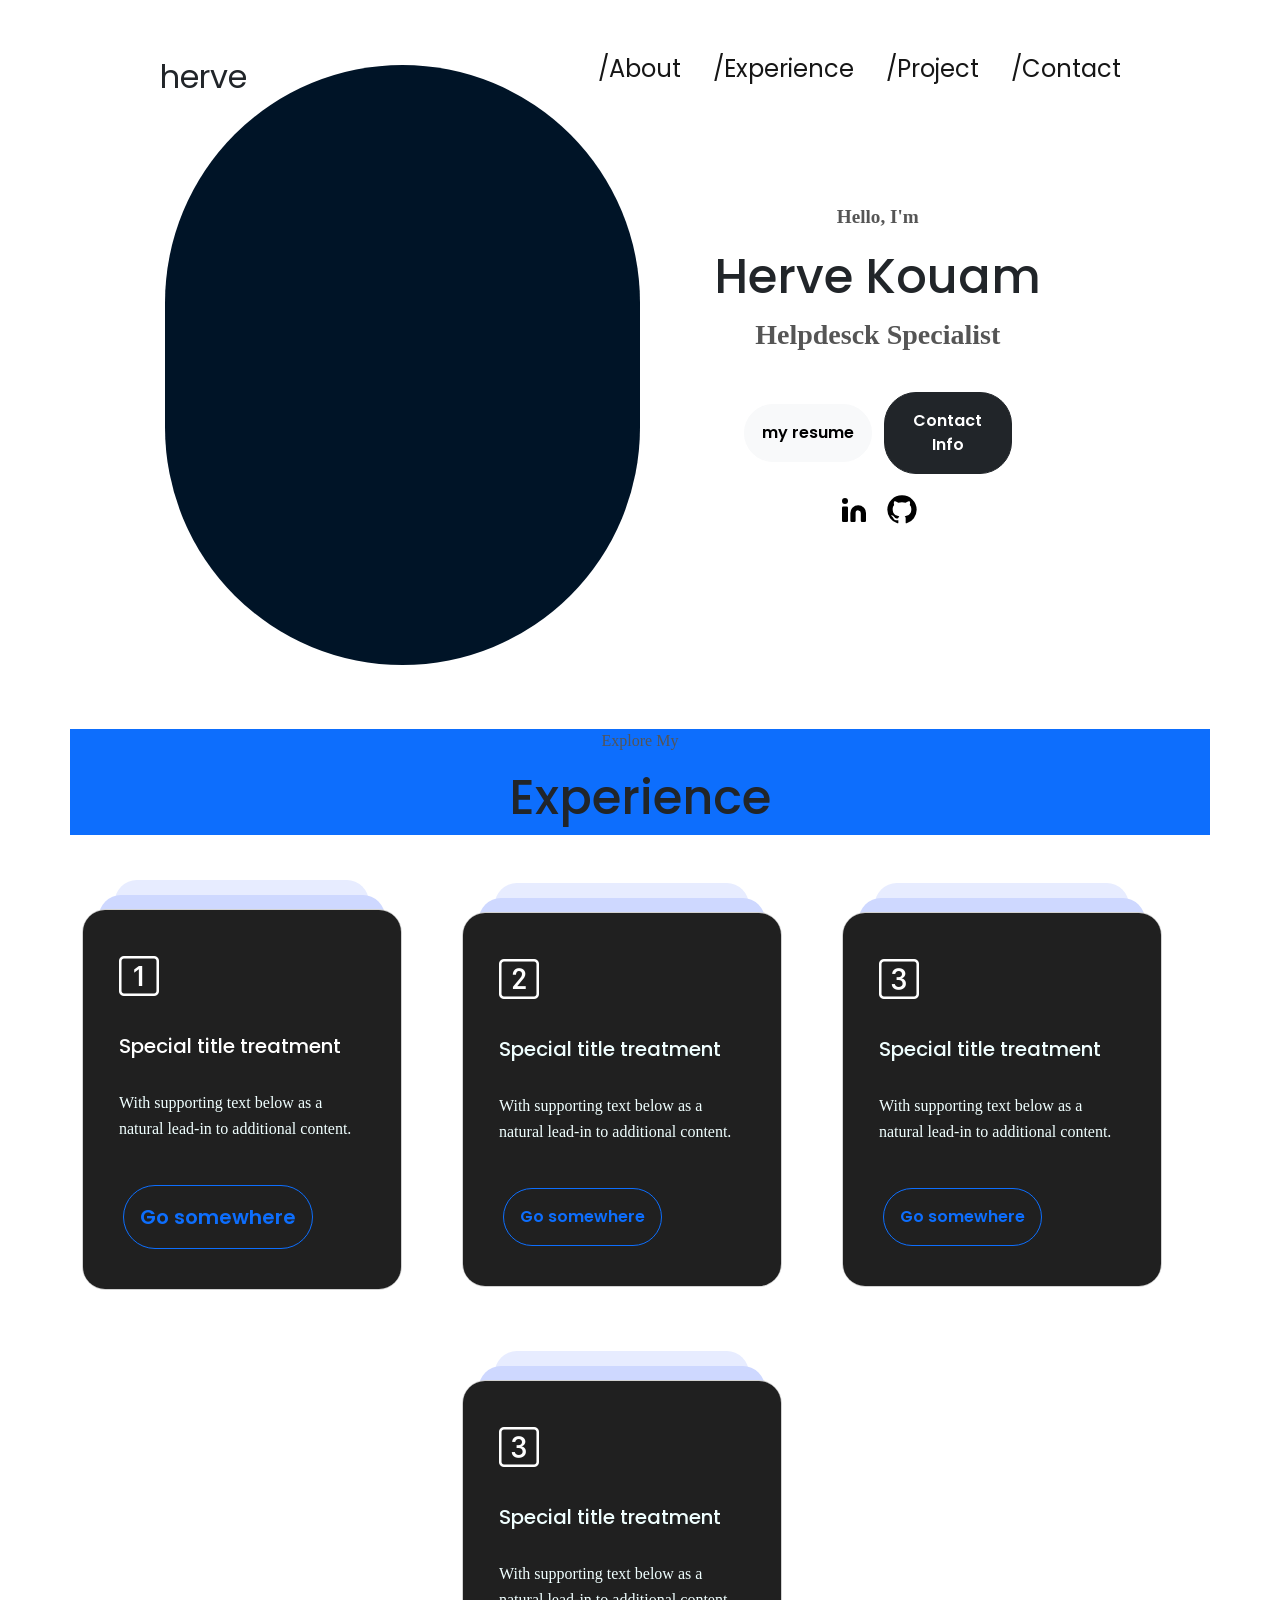
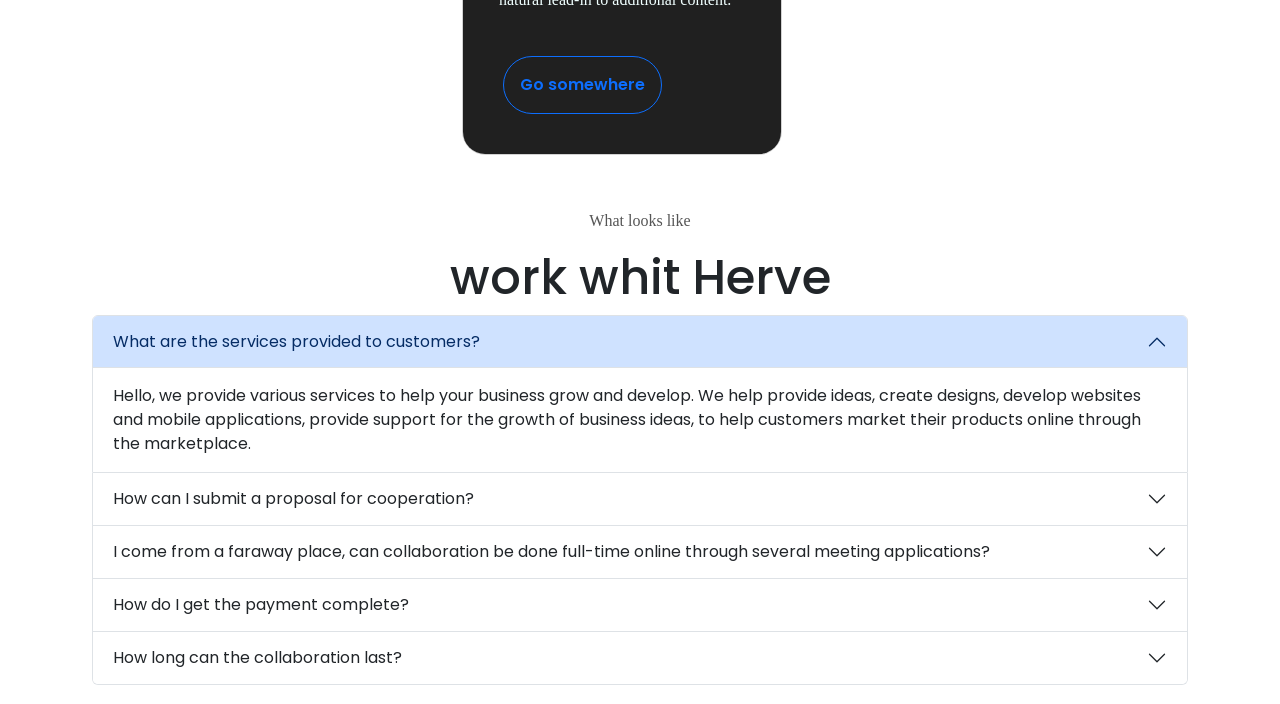
==== commit d5f29441: "erreur sur les carte" ====
--- a/index.html
+++ b/index.html
@@ -1,5 +1,6 @@
 <!DOCTYPE html>
 <html lang="en">
+
 <head>
     <meta charset="UTF-8">
     <meta name="viewport" content="width=device-width, initial-scale=1.0">
@@ -16,172 +17,196 @@
         <div class="logo">herve</div>
         <div>
             <ul class="nav-links">
-                <li><a href="#about">About</a></li>
-                <li><a href="#Experience">Experience</a></li>
-                <li><a href="#project">Project</a></li>
-                <li><a href="#contact">Contact</a></li>
+                <li><a href="#about">/About</a></li>
+                <li><a href="#Experience">/Experience</a></li>
+                <li><a href="#project">/Project</a></li>
+                <li><a href="#contact">/Contact</a></li>
 
             </ul>
         </div>
     </nav>
 
     <nav id="hamburger-nav">
-        <div class="logo">herve</div>
-        <div class="hamburger-menu">
-            <div class="hamburger-icon" onclick="toggleMenu()">
-                <span></span>
-                <span></span>
-                <span></span>
-            </div>
-            <div class="menu-links">
-                <li><a href="#about" onclick="toggleMenu()">About</a></li>
-                <li><a href="#Experience" onclick="toggleMenu()">Experience</a></li>
-                <li><a href="#project" onclick="toggleMenu()">Project</a></li>
-                <li><a href="#contact" onclick="toggleMenu()">Contact</a></li>
-            </div>
+
+        
+            <div class="logo">herve</div>
+            <div class="hamburger-menu">
+                <div class="hamburger-icon" onclick="toggleMenu()">
+                    <span></span>
+                    <span></span>
+                    <span></span>
+                </div>
+                <div class="menu-links">
+                    <li><a href="#about" class="nav-links" onclick="toggleMenu()">About</a></li>
+                    <li><a href="#Experience" class="nav-links" onclick="toggleMenu()">Experience</a></li>
+                    <li><a href="#project" class="nav-links" onclick="toggleMenu()">Project</a></li>
+                    <li><a href="#contact" class="nav-links" onclick="toggleMenu()">Contact</a></li>
+                </div>
+            </div>
+        
+    </nav>
+
+    <section id="profile" >
+
+        
+
+            <div class="row">
+                <div class="col d-none d-md-flex profile_img">
+
+                    <img src="img/me/me (2).png" alt="Kouam Kamdem Herve">
+
+                </div>
+
+                <div class="col sec_text">
+                    <p class="p1">Hello, I'm</p>
+                    <h1 class="title">Herve Kouam</h1>
+                    <p class="p2">Helpdesck Specialist</p>
+
+                    <div class="btn-container">
+                        <button type="button" class="btn btn-light "
+                            onclick="window.open('./asset/Herve_kouam-resume_pdf.pdf')">
+                            my resume
+                        </button>
+                        <button type="button" class="btn btn-dark " onclick="location.href('./#contact')">
+                            Contact Info
+                        </button>
+                    </div>
+
+                    <div id="social-container">
+                        <img src="img/icon/linkedin.svg" alt="my Linkedin profile" class="icon"
+                            onclick="location.href='https://linkedin.com/in/kouam-herve-0830441a4'">
+
+                        <img src="img/icon/github.svg" alt="my github profile" class="icon"
+                            onclick="location.href='https://github.com/HERVE-KOUAM'">
+                    </div>
+
+                </div>
+            </div>
+
+    
+
+    </section>
+
+
+
+    <section id="Experience" class="container">
+
+        <div class="row">
+
+
+            <div class="container entaite bg-primary position-absolute">
+                <p class="section_p1">Explore My</p>
+                <h1 class="title"> Experience</h1>
+            </div>
+
+            <div class="container-xxl expe_contain row position-relative justify-content-center "
+                style=" box-sizing: content-box; gap: 10vh 0px; top: 20vh; align-items: center;">
+
+
+                <div class="card_container col col-sm-3 col-md-3 col-xl-4 ">
+                    <div class="card  ">
+                        <div class="card-body content">
+                            <i class="bi bi-1-square fs-1"></i>
+                            <h5 class="card-title">Special title treatment</h5>
+                            <p class="card-text" style="color: azure;">With supporting text below as a natural lead-in
+                                to additional content.</p>
+                            <a href="#" class="w-auto btn btn-lg btn-outline-primary">Go somewhere</a>
+                        </div>
+                    </div>
+                </div>
+
+                <div class="card_container col col-sm-3 col-lg-4 ">
+                    <div class="card  ">
+                        <div class="card-body content">
+                            <i class="bi bi-2-square fs-1"></i>
+                            <h5 class="card-title" style="color: azure;">Special title treatment</h5>
+                            <p class="card-text" style="color: azure;">With supporting text below as a natural lead-in
+                                to additional content.</p>
+                            <a href="#" class="btn w-auto btn-outline-primary">Go somewhere</a>
+                        </div>
+                    </div>
+                </div>
+
+                <div class="card_container col col-sm-3 col-lg-4 col-md-3 col-xl-4 ">
+                    <div class="card  ">
+                        <div class="card-body content">
+                            <i class="bi bi-3-square fs-1"></i>
+                            <h5 class="card-title" style="color: azure;">Special title treatment</h5>
+                            <p class="card-text" style="color: azure;">With supporting text below as a natural lead-in
+                                to additional content.</p>
+                            <a href="#" class="btn w-auto btn-outline-primary">Go somewhere</a>
+                        </div>
+                    </div>
+                </div>
+
+                <div class="card_container col col-sm-3 col-lg-4 col-md-3 col-xl-4 ">
+                    <div class="card  ">
+                        <div class="card-body content">
+                            <i class="bi bi-3-square fs-1"></i>
+                            <h5 class="card-title" style="color: azure;">Special title treatment</h5>
+                            <p class="card-text" style="color: azure;">With supporting text below as a natural lead-in
+                                to additional content.</p>
+                            <a href="#" class="btn w-auto btn-outline-primary">Go somewhere</a>
+                        </div>
+                    </div>
+                </div>
+
+
+            </div>
+
         </div>
-    </nav>
-
-    <section id="profile">
-
-        <div class="profile_img">
-
-            <img src="img/me/me (2).png" alt="Kouam Kamdem Herve">
-             
-        </div> 
-
-        <div class="sec_text">
-            <p class="p1">Hello, I'm</p>
-            <h1 class="title">Herve Kouam</h1>
-            <p class="p2">Helpdesck Specialist</p>
-            
-            <div class="btn-container">
-                <button type="button"
-                class="btn btn-light " onclick="window.open('./asset/Herve_kouam-resume_pdf.pdf')">
-                my resume
-                </button>
-                <button
-                type="button"
-                class="btn btn-dark "
-                 onclick="location.href('./#contact')">
-                Contact Info
-                </button>
-            </div>
-            
-            <div id="social-container">
-                <img src="img/icon/linkedin.svg"
-                 alt="my Linkedin profile" 
-                 class="icon"
-                 onclick="location.href='https://linkedin.com/in/kouam-herve-0830441a4'">
-
-                 <img src="img/icon/github.svg"
-                 alt="my github profile" 
-                 class="icon"
-                 onclick="location.href='https://github.com/HERVE-KOUAM'">
-            </div>
-
-        </div> 
+
+
+
+
+
+
+
 
     </section>
 
 
-  
-    <section id="Experience" style="gap: 5rem;">
-
-        <div class="entaite">
-            <p class="section_p1">Explore My</p>
-            <h1 class="title"> Experience</h1>
-        </div>
-       
-        
-        <div class="expe_contain row row-cols-1 row-cols-md-3 mt-n5 " style=" box-sizing: content-box;  align-items: center;" >
-
-            <div class="card_container"  >
-              <div class="card col col-12 col-lg-3 mx-1">
-                <div class="card-body content">
-                    <i class="bi bi-1-square fs-1" ></i>
-                  <h5 class="card-title">Special title treatment</h5>
-                  <p class="card-text" style="color: azure;">With supporting text below as a natural lead-in to additional content.</p>
-                  <a href="#" class="w-auto btn btn-lg btn-outline-primary">Go somewhere</a>
-                </div>
-              </div>
-            </div>
-
-            <div class="card_container ">
-              <div class="card col col-12 col-lg-3  mx-1">
-                <div class="card-body content">
-                  <i class="bi bi-2-square fs-1" ></i>
-                  <h5 class="card-title" style="color: azure;">Special title treatment</h5>
-                  <p class="card-text" style="color: azure;">With supporting text below as a natural lead-in to additional content.</p>
-                  <a href="#" class="btn w-auto btn-outline-primary">Go somewhere</a>
-                </div>
-              </div>
-            </div>
-
-            <div class="card_container ">
-                <div class="card col col-12 col-lg-3 mx-1">
-                  <div class="card-body content">
-                    <i class="bi bi-3-square fs-1" ></i>
-                    <h5 class="card-title" style="color: azure;">Special title treatment</h5>
-                    <p class="card-text" style="color: azure;">With supporting text below as a natural lead-in to additional content.</p>
-                    <a href="#" class="btn w-auto btn-outline-primary">Go somewhere</a>
-                  </div>
-                </div>
-              </div>
-
-              <div class="card_container ">
-                <div class="card col col-12 col-lg-3 mx-1">
-                  <div class="card-body content">
-                    <i class="bi bi-3-square fs-1" ></i>
-                    <h5 class="card-title" style="color: azure;">Special title treatment</h5>
-                    <p class="card-text" style="color: azure;">With supporting text below as a natural lead-in to additional content.</p>
-                    <a href="#" class="btn w-auto btn-outline-primary">Go somewhere</a>
-                  </div>
-                </div>
-              </div>
-
-
-          </div>
-
-          
-
-         
-            
-          
-          
-          
-       
-
-    </section>
-
-    <section class="workwhit mt-n5 pt-0 mb-7" style="position: relative; margin-top:20px;">
-
-        <div class="container mt-0 pt-0" >
-            <p class="section_p1 text-center"> What looks like </p>
-            <h1 class="title"> work whit Herve</h1>
+
+
+
+    <section id="workwhit">
+
+        <div class="container-lg position-relative tips align-items-center justify-content-center " style="top: 40vh;">
+
+            <div class="card-text">
+                <p class="section_p1 text-center"> What looks like </p>
+                <h1 class="title"> work whit Herve</h1>
+            </div>
+
             <div class="accordion" id="faqAccordion">
                 <!-- Question 1 -->
                 <div class="accordion-item">
                     <h2 class="accordion-header" id="headingOne">
-                        <button class="accordion-button" type="button" data-bs-toggle="collapse" data-bs-target="#collapseOne" aria-expanded="true" aria-controls="collapseOne">
+                        <button class="accordion-button" type="button" data-bs-toggle="collapse"
+                            data-bs-target="#collapseOne" aria-expanded="true" aria-controls="collapseOne">
                             What are the services provided to customers?
                         </button>
                     </h2>
-                    <div id="collapseOne" class="accordion-collapse collapse show" aria-labelledby="headingOne" data-bs-parent="#faqAccordion">
-                        <div class="accordion-body">
-                            Hello, we provide various services to help your business grow and develop. We help provide ideas, 
-                            create designs, develop websites and mobile applications, provide support for the growth of business ideas, to help customers market their products online through the marketplace.
+                    <div id="collapseOne" class="accordion-collapse collapse show" aria-labelledby="headingOne"
+                        data-bs-parent="#faqAccordion">
+                        <div class="accordion-body">
+                            Hello, we provide various services to help your business grow and develop. We help provide
+                            ideas,
+                            create designs, develop websites and mobile applications, provide support for the growth of
+                            business ideas, to help customers market their products online through the marketplace.
                         </div>
                     </div>
                 </div>
                 <!-- Question 2 -->
                 <div class="accordion-item">
                     <h2 class="accordion-header" id="headingTwo">
-                        <button class="accordion-button collapsed" type="button" data-bs-toggle="collapse" data-bs-target="#collapseTwo" aria-expanded="false" aria-controls="collapseTwo">
+                        <button class="accordion-button collapsed" type="button" data-bs-toggle="collapse"
+                            data-bs-target="#collapseTwo" aria-expanded="false" aria-controls="collapseTwo">
                             How can I submit a proposal for cooperation?
                         </button>
                     </h2>
-                    <div id="collapseTwo" class="accordion-collapse collapse" aria-labelledby="headingTwo" data-bs-parent="#faqAccordion">
+                    <div id="collapseTwo" class="accordion-collapse collapse" aria-labelledby="headingTwo"
+                        data-bs-parent="#faqAccordion">
                         <div class="accordion-body">
                             You can submit a proposal through our contact form or email us directly with your ideas.
                         </div>
@@ -190,24 +215,30 @@
                 <!-- Question 3 -->
                 <div class="accordion-item">
                     <h2 class="accordion-header" id="headingThree">
-                        <button class="accordion-button collapsed" type="button" data-bs-toggle="collapse" data-bs-target="#collapseThree" aria-expanded="false" aria-controls="collapseThree">
-                            I come from a faraway place, can collaboration be done full-time online through several meeting applications?
-                        </button>
-                    </h2>
-                    <div id="collapseThree" class="accordion-collapse collapse" aria-labelledby="headingThree" data-bs-parent="#faqAccordion">
-                        <div class="accordion-body">
-                            Yes, we support full-time online collaboration using various meeting applications like Zoom, Teams, or Google Meet.
+                        <button class="accordion-button collapsed" type="button" data-bs-toggle="collapse"
+                            data-bs-target="#collapseThree" aria-expanded="false" aria-controls="collapseThree">
+                            I come from a faraway place, can collaboration be done full-time online through several
+                            meeting applications?
+                        </button>
+                    </h2>
+                    <div id="collapseThree" class="accordion-collapse collapse" aria-labelledby="headingThree"
+                        data-bs-parent="#faqAccordion">
+                        <div class="accordion-body">
+                            Yes, we support full-time online collaboration using various meeting applications like Zoom,
+                            Teams, or Google Meet.
                         </div>
                     </div>
                 </div>
                 <!-- Question 4 -->
                 <div class="accordion-item">
                     <h2 class="accordion-header" id="headingFour">
-                        <button class="accordion-button collapsed" type="button" data-bs-toggle="collapse" data-bs-target="#collapseFour" aria-expanded="false" aria-controls="collapseFour">
+                        <button class="accordion-button collapsed" type="button" data-bs-toggle="collapse"
+                            data-bs-target="#collapseFour" aria-expanded="false" aria-controls="collapseFour">
                             How do I get the payment complete?
                         </button>
                     </h2>
-                    <div id="collapseFour" class="accordion-collapse collapse" aria-labelledby="headingFour" data-bs-parent="#faqAccordion">
+                    <div id="collapseFour" class="accordion-collapse collapse" aria-labelledby="headingFour"
+                        data-bs-parent="#faqAccordion">
                         <div class="accordion-body">
                             Payments can be completed securely through our online payment portal or via bank transfer.
                         </div>
@@ -216,24 +247,31 @@
                 <!-- Question 5 -->
                 <div class="accordion-item">
                     <h2 class="accordion-header" id="headingFive">
-                        <button class="accordion-button collapsed" type="button" data-bs-toggle="collapse" data-bs-target="#collapseFive" aria-expanded="false" aria-controls="collapseFive">
+                        <button class="accordion-button collapsed" type="button" data-bs-toggle="collapse"
+                            data-bs-target="#collapseFive" aria-expanded="false" aria-controls="collapseFive">
                             How long can the collaboration last?
                         </button>
                     </h2>
-                    <div id="collapseFive" class="accordion-collapse collapse" aria-labelledby="headingFive" data-bs-parent="#faqAccordion">
-                        <div class="accordion-body">
-                            The collaboration duration depends on the project's scope and agreement between both parties.
-                        </div>
-                    </div>
-                </div>
+                    <div id="collapseFive" class="accordion-collapse collapse" aria-labelledby="headingFive"
+                        data-bs-parent="#faqAccordion">
+                        <div class="accordion-body">
+                            The collaboration duration depends on the project's scope and agreement between both
+                            parties.
+                        </div>
+                    </div>
+                </div>
+
             </div>
         </div>
     </section>
 
 
-    <script src="script.js"> 
+
+
+    <script src="script.js">
 
     </script>
 
 </body>
+
 </html>
--- a/style.css
+++ b/style.css
@@ -49,6 +49,13 @@
     text-decoration: none;
     color: #161616;
 }
+.nav-links.active{   
+    
+    color: gray;
+    text-decoration: underline;
+    text-underline-offset: 1rem;
+    text-decoration-color: rgb(181,181,181);
+}
 
 a:hover {
     color: gray;
@@ -67,6 +74,10 @@
 
 
 .logo{
+    position: relative;
+    top: 0;
+    left: 0;
+    justify-content: left;
     font-size: 2rem;
 }
 .logo:hover{
@@ -116,8 +127,7 @@
     font-size: 1.5rem;
     color: black;
     text-decoration: none;
-    transition: all 0.7 ease-in-out;
-    
+    transition: all 0.7 ease-in-out;   
 }
 
 .menu-links li{
@@ -176,6 +186,7 @@
     position: absolute;
 }
 #Experience{
+    position: relative;
     display: flex;
     justify-content: center;
     gap: 5rem;
@@ -370,7 +381,7 @@
 }
 
 #about .section_pic-container img{
-    top:10%;
+   
     width: 100%;
     height: auto;
     object-fit: cover;
--- a/mediaqueri.css
+++ b/mediaqueri.css
@@ -6,11 +6,15 @@
     #hamburger-nav{
 
         display: flex;
-        position: fixed;
+        
         z-index: 100;
         background-color: none;
         width: 100%;
-        top: 0px;
+        justify-content:  space-around;
+        align-items: center;
+        height:  17vh;
+        position: fixed;
+        gap: o 100px;
         
     }
     #profile{
@@ -21,7 +25,7 @@
     #Experience{
         z-index: inherit;
         padding: 0vh;
-        bottom: 30vh;
+       
     }
    
     
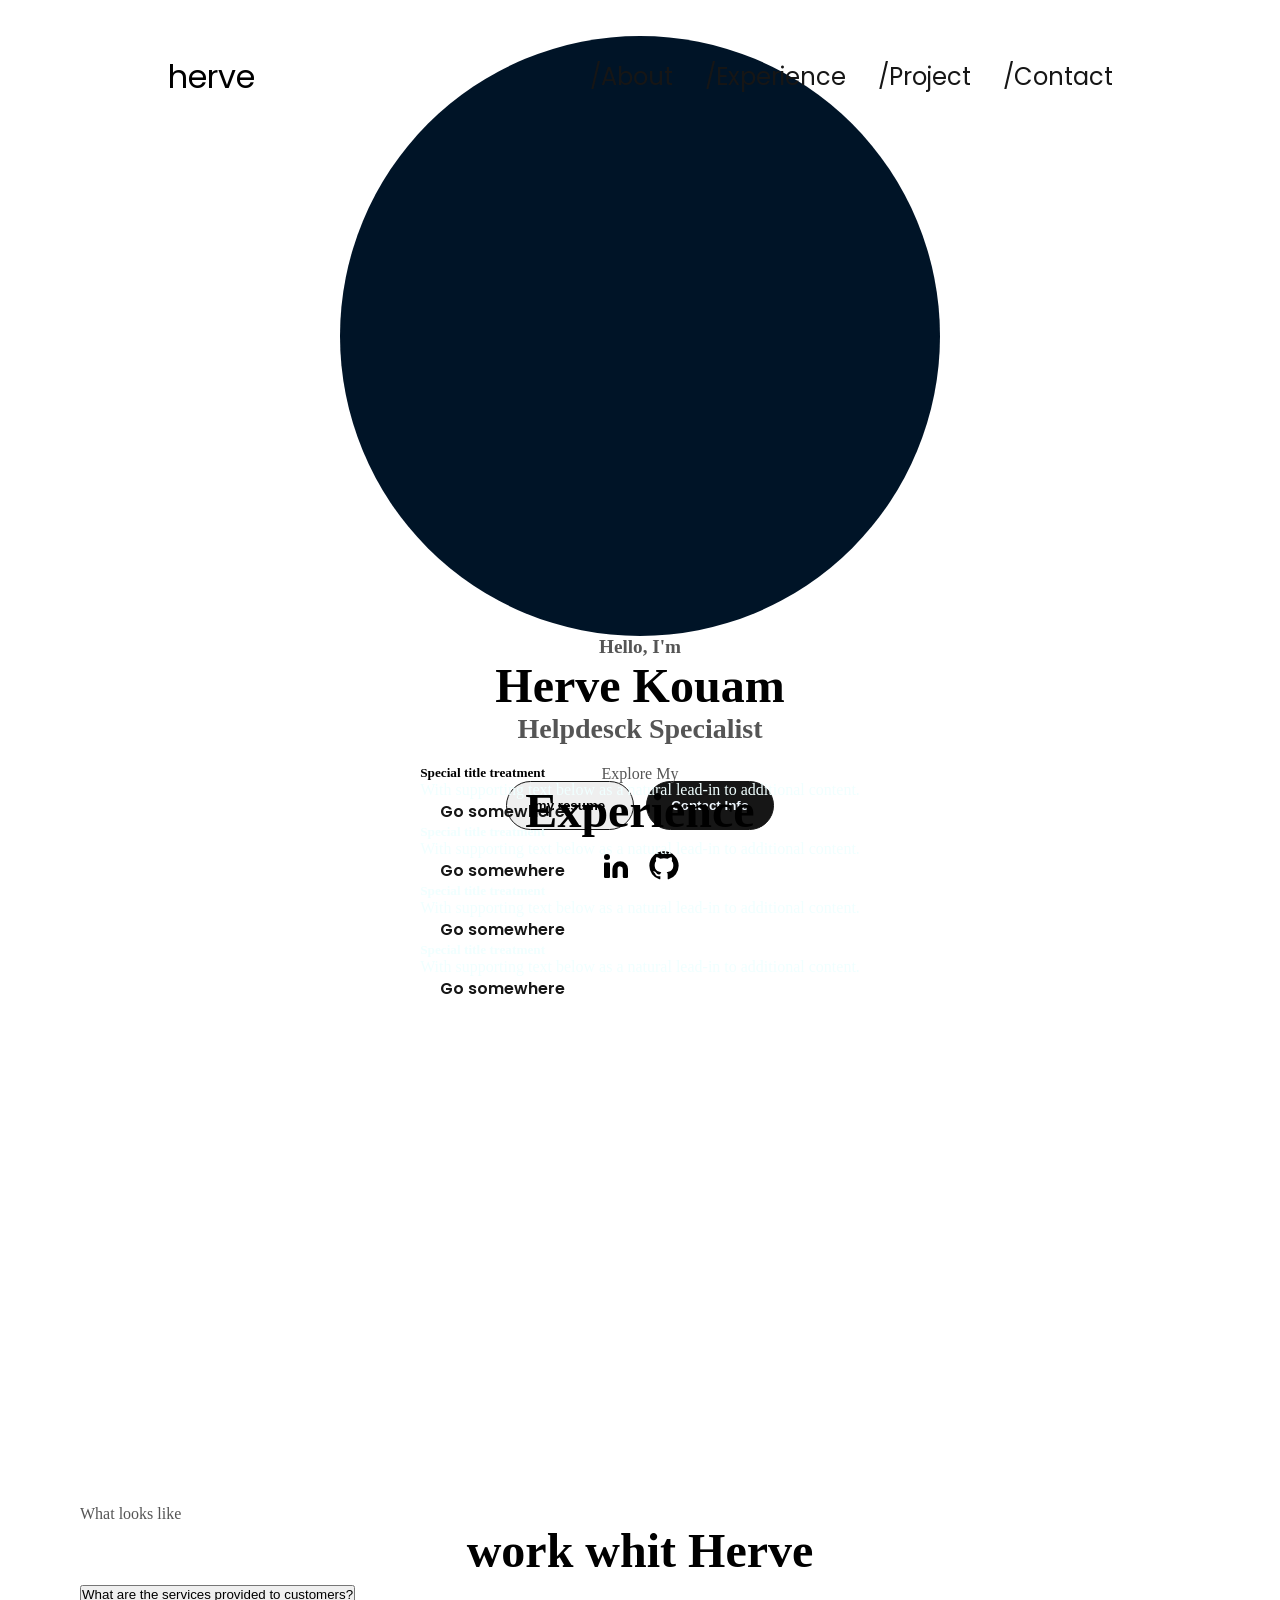
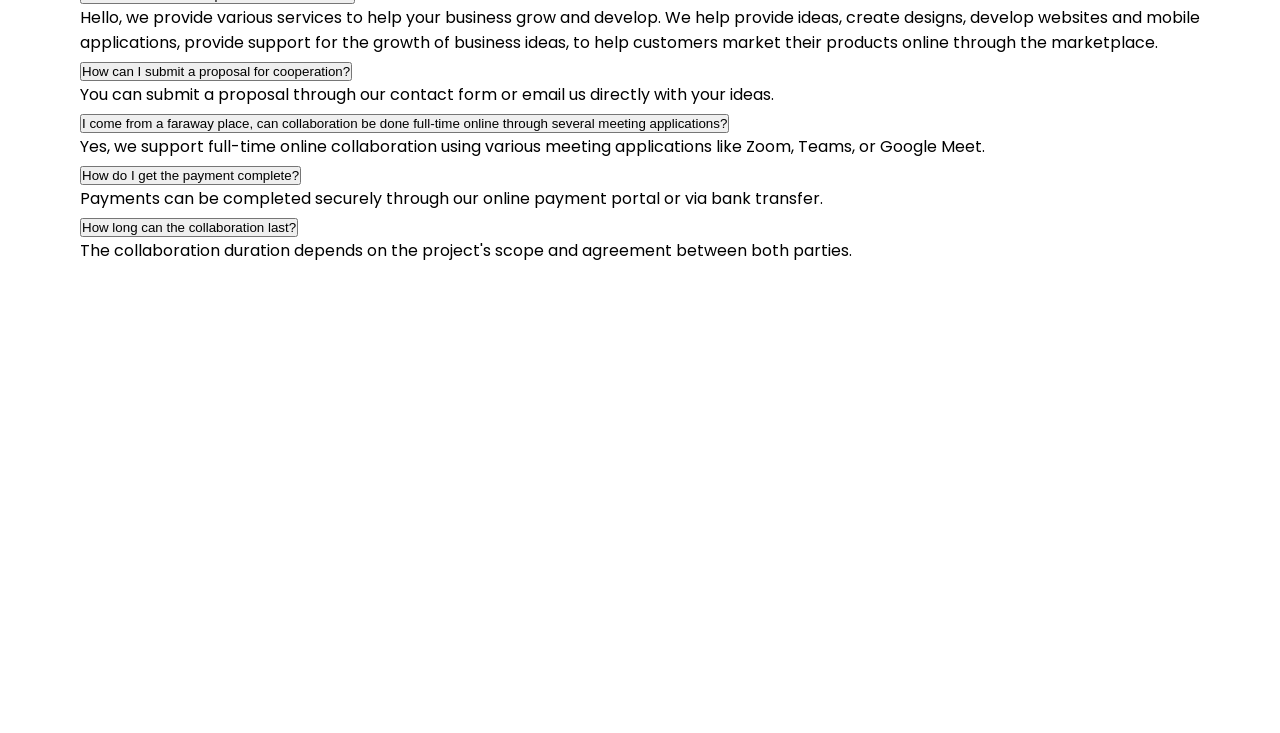
==== commit 33315201: "Revert "ajout des cartes" This reverts commit a5fb3f97a5ceb6a5716bcae3bb76060a90d21418." ====
--- a/index.html
+++ b/index.html
@@ -5,8 +5,6 @@
     <meta charset="UTF-8">
     <meta name="viewport" content="width=device-width, initial-scale=1.0">
     <title>my portfolio </title>
-    <link href="https://cdn.jsdelivr.net/npm/bootstrap@5.3.0-alpha1/dist/css/bootstrap.min.css" rel="stylesheet">
-    <link rel="stylesheet" href="https://cdn.jsdelivr.net/npm/bootstrap-icons@1.11.3/font/bootstrap-icons.min.css">
     <link rel="stylesheet" href="style.css">
     <link rel="stylesheet" href="mediaqueri.css">
     <link rel="stylesheet" href="experiance.css">
@@ -57,24 +55,27 @@
 
                 </div>
 
-                <div class="col sec_text">
-                    <p class="p1">Hello, I'm</p>
-                    <h1 class="title">Herve Kouam</h1>
-                    <p class="p2">Helpdesck Specialist</p>
-
-                    <div class="btn-container">
-                        <button type="button" class="btn btn-light "
-                            onclick="window.open('./asset/Herve_kouam-resume_pdf.pdf')">
-                            my resume
-                        </button>
-                        <button type="button" class="btn btn-dark " onclick="location.href('./#contact')">
-                            Contact Info
-                        </button>
-                    </div>
-
-                    <div id="social-container">
-                        <img src="img/icon/linkedin.svg" alt="my Linkedin profile" class="icon"
-                            onclick="location.href='https://linkedin.com/in/kouam-herve-0830441a4'">
+        <div class="sec_text">
+            <p class="p1">Hello, I'm</p>
+            <h1 class="title">Herve Kouam</h1>
+            <p class="p2">Helpdesck Specialist</p>
+            
+            <div class="btn-container">
+                <button
+                class="btn btn-color2" onclick="window.open('./asset/Herve_kouam-resume_pdf.pdf')">
+                my resume
+                </button>
+                <button
+                class="btn btn-color1" onclick="location.href('./#contact')">
+                Contact Info
+                </button>
+            </div>
+            
+            <div id="social-container">
+                <img src="img/icon/linkedin.svg"
+                 alt="my Linkedin profile" 
+                 class="icon"
+                 onclick="location.href='https://linkedin.com/in/kouam-herve-0830441a4'">
 
                         <img src="img/icon/github.svg" alt="my github profile" class="icon"
                             onclick="location.href='https://github.com/HERVE-KOUAM'">
@@ -88,125 +89,103 @@
     </section>
 
 
-
-    <section id="Experience" class="container">
-
-        <div class="row">
-
-
-            <div class="container entaite bg-primary position-absolute">
-                <p class="section_p1">Explore My</p>
-                <h1 class="title"> Experience</h1>
-            </div>
-
-            <div class="container-xxl expe_contain row position-relative justify-content-center "
-                style=" box-sizing: content-box; gap: 10vh 0px; top: 20vh; align-items: center;">
-
-
-                <div class="card_container col col-sm-3 col-md-3 col-xl-4 ">
-                    <div class="card  ">
-                        <div class="card-body content">
-                            <i class="bi bi-1-square fs-1"></i>
-                            <h5 class="card-title">Special title treatment</h5>
-                            <p class="card-text" style="color: azure;">With supporting text below as a natural lead-in
-                                to additional content.</p>
-                            <a href="#" class="w-auto btn btn-lg btn-outline-primary">Go somewhere</a>
-                        </div>
-                    </div>
-                </div>
-
-                <div class="card_container col col-sm-3 col-lg-4 ">
-                    <div class="card  ">
-                        <div class="card-body content">
-                            <i class="bi bi-2-square fs-1"></i>
-                            <h5 class="card-title" style="color: azure;">Special title treatment</h5>
-                            <p class="card-text" style="color: azure;">With supporting text below as a natural lead-in
-                                to additional content.</p>
-                            <a href="#" class="btn w-auto btn-outline-primary">Go somewhere</a>
-                        </div>
-                    </div>
-                </div>
-
-                <div class="card_container col col-sm-3 col-lg-4 col-md-3 col-xl-4 ">
-                    <div class="card  ">
-                        <div class="card-body content">
-                            <i class="bi bi-3-square fs-1"></i>
-                            <h5 class="card-title" style="color: azure;">Special title treatment</h5>
-                            <p class="card-text" style="color: azure;">With supporting text below as a natural lead-in
-                                to additional content.</p>
-                            <a href="#" class="btn w-auto btn-outline-primary">Go somewhere</a>
-                        </div>
-                    </div>
-                </div>
-
-                <div class="card_container col col-sm-3 col-lg-4 col-md-3 col-xl-4 ">
-                    <div class="card  ">
-                        <div class="card-body content">
-                            <i class="bi bi-3-square fs-1"></i>
-                            <h5 class="card-title" style="color: azure;">Special title treatment</h5>
-                            <p class="card-text" style="color: azure;">With supporting text below as a natural lead-in
-                                to additional content.</p>
-                            <a href="#" class="btn w-auto btn-outline-primary">Go somewhere</a>
-                        </div>
-                    </div>
-                </div>
-
-
-            </div>
-
+  
+    <section id="Experience" style="gap: 5rem;">
+
+        <div class="entaite">
+            <p class="section_p1">Explore My</p>
+            <h1 class="title"> Experience</h1>
         </div>
-
-
-
-
-
-
-
+       
+        
+        <div class="expe_contain row row-cols-1 row-cols-md-3 mt-n5 " style=" box-sizing: content-box;  align-items: center;" >
+
+            <div class="card_container"  >
+              <div class="card col col-12 col-lg-3 mx-1">
+                <div class="card-body content">
+                    <i class="bi bi-1-square fs-1" ></i>
+                  <h5 class="card-title">Special title treatment</h5>
+                  <p class="card-text" style="color: azure;">With supporting text below as a natural lead-in to additional content.</p>
+                  <a href="#" class="w-auto btn btn-lg btn-outline-primary">Go somewhere</a>
+                </div>
+              </div>
+            </div>
+
+            <div class="card_container ">
+              <div class="card col col-12 col-lg-3  mx-1">
+                <div class="card-body content">
+                  <i class="bi bi-2-square fs-1" ></i>
+                  <h5 class="card-title" style="color: azure;">Special title treatment</h5>
+                  <p class="card-text" style="color: azure;">With supporting text below as a natural lead-in to additional content.</p>
+                  <a href="#" class="btn w-auto btn-outline-primary">Go somewhere</a>
+                </div>
+              </div>
+            </div>
+
+            <div class="card_container ">
+                <div class="card col col-12 col-lg-3 mx-1">
+                  <div class="card-body content">
+                    <i class="bi bi-3-square fs-1" ></i>
+                    <h5 class="card-title" style="color: azure;">Special title treatment</h5>
+                    <p class="card-text" style="color: azure;">With supporting text below as a natural lead-in to additional content.</p>
+                    <a href="#" class="btn w-auto btn-outline-primary">Go somewhere</a>
+                  </div>
+                </div>
+              </div>
+
+              <div class="card_container ">
+                <div class="card col col-12 col-lg-3 mx-1">
+                  <div class="card-body content">
+                    <i class="bi bi-3-square fs-1" ></i>
+                    <h5 class="card-title" style="color: azure;">Special title treatment</h5>
+                    <p class="card-text" style="color: azure;">With supporting text below as a natural lead-in to additional content.</p>
+                    <a href="#" class="btn w-auto btn-outline-primary">Go somewhere</a>
+                  </div>
+                </div>
+              </div>
+
+
+          </div>
+
+          
+
+         
+            
+          
+          
+          
+       
 
     </section>
 
-
-
-
-
-    <section id="workwhit">
-
-        <div class="container-lg position-relative tips align-items-center justify-content-center " style="top: 40vh;">
-
-            <div class="card-text">
-                <p class="section_p1 text-center"> What looks like </p>
-                <h1 class="title"> work whit Herve</h1>
-            </div>
-
+    <section class="workwhit mt-n5 pt-0 mb-7" style="position: relative; margin-top:20px;">
+
+        <div class="container mt-0 pt-0" >
+            <p class="section_p1 text-center"> What looks like </p>
+            <h1 class="title"> work whit Herve</h1>
             <div class="accordion" id="faqAccordion">
                 <!-- Question 1 -->
                 <div class="accordion-item">
                     <h2 class="accordion-header" id="headingOne">
-                        <button class="accordion-button" type="button" data-bs-toggle="collapse"
-                            data-bs-target="#collapseOne" aria-expanded="true" aria-controls="collapseOne">
+                        <button class="accordion-button" type="button" data-bs-toggle="collapse" data-bs-target="#collapseOne" aria-expanded="true" aria-controls="collapseOne">
                             What are the services provided to customers?
                         </button>
                     </h2>
-                    <div id="collapseOne" class="accordion-collapse collapse show" aria-labelledby="headingOne"
-                        data-bs-parent="#faqAccordion">
-                        <div class="accordion-body">
-                            Hello, we provide various services to help your business grow and develop. We help provide
-                            ideas,
-                            create designs, develop websites and mobile applications, provide support for the growth of
-                            business ideas, to help customers market their products online through the marketplace.
+                    <div id="collapseOne" class="accordion-collapse collapse show" aria-labelledby="headingOne" data-bs-parent="#faqAccordion">
+                        <div class="accordion-body">
+                            Hello, we provide various services to help your business grow and develop. We help provide ideas, 
+                            create designs, develop websites and mobile applications, provide support for the growth of business ideas, to help customers market their products online through the marketplace.
                         </div>
                     </div>
                 </div>
                 <!-- Question 2 -->
                 <div class="accordion-item">
                     <h2 class="accordion-header" id="headingTwo">
-                        <button class="accordion-button collapsed" type="button" data-bs-toggle="collapse"
-                            data-bs-target="#collapseTwo" aria-expanded="false" aria-controls="collapseTwo">
+                        <button class="accordion-button collapsed" type="button" data-bs-toggle="collapse" data-bs-target="#collapseTwo" aria-expanded="false" aria-controls="collapseTwo">
                             How can I submit a proposal for cooperation?
                         </button>
                     </h2>
-                    <div id="collapseTwo" class="accordion-collapse collapse" aria-labelledby="headingTwo"
-                        data-bs-parent="#faqAccordion">
+                    <div id="collapseTwo" class="accordion-collapse collapse" aria-labelledby="headingTwo" data-bs-parent="#faqAccordion">
                         <div class="accordion-body">
                             You can submit a proposal through our contact form or email us directly with your ideas.
                         </div>
@@ -215,30 +194,24 @@
                 <!-- Question 3 -->
                 <div class="accordion-item">
                     <h2 class="accordion-header" id="headingThree">
-                        <button class="accordion-button collapsed" type="button" data-bs-toggle="collapse"
-                            data-bs-target="#collapseThree" aria-expanded="false" aria-controls="collapseThree">
-                            I come from a faraway place, can collaboration be done full-time online through several
-                            meeting applications?
-                        </button>
-                    </h2>
-                    <div id="collapseThree" class="accordion-collapse collapse" aria-labelledby="headingThree"
-                        data-bs-parent="#faqAccordion">
-                        <div class="accordion-body">
-                            Yes, we support full-time online collaboration using various meeting applications like Zoom,
-                            Teams, or Google Meet.
+                        <button class="accordion-button collapsed" type="button" data-bs-toggle="collapse" data-bs-target="#collapseThree" aria-expanded="false" aria-controls="collapseThree">
+                            I come from a faraway place, can collaboration be done full-time online through several meeting applications?
+                        </button>
+                    </h2>
+                    <div id="collapseThree" class="accordion-collapse collapse" aria-labelledby="headingThree" data-bs-parent="#faqAccordion">
+                        <div class="accordion-body">
+                            Yes, we support full-time online collaboration using various meeting applications like Zoom, Teams, or Google Meet.
                         </div>
                     </div>
                 </div>
                 <!-- Question 4 -->
                 <div class="accordion-item">
                     <h2 class="accordion-header" id="headingFour">
-                        <button class="accordion-button collapsed" type="button" data-bs-toggle="collapse"
-                            data-bs-target="#collapseFour" aria-expanded="false" aria-controls="collapseFour">
+                        <button class="accordion-button collapsed" type="button" data-bs-toggle="collapse" data-bs-target="#collapseFour" aria-expanded="false" aria-controls="collapseFour">
                             How do I get the payment complete?
                         </button>
                     </h2>
-                    <div id="collapseFour" class="accordion-collapse collapse" aria-labelledby="headingFour"
-                        data-bs-parent="#faqAccordion">
+                    <div id="collapseFour" class="accordion-collapse collapse" aria-labelledby="headingFour" data-bs-parent="#faqAccordion">
                         <div class="accordion-body">
                             Payments can be completed securely through our online payment portal or via bank transfer.
                         </div>
@@ -247,27 +220,26 @@
                 <!-- Question 5 -->
                 <div class="accordion-item">
                     <h2 class="accordion-header" id="headingFive">
-                        <button class="accordion-button collapsed" type="button" data-bs-toggle="collapse"
-                            data-bs-target="#collapseFive" aria-expanded="false" aria-controls="collapseFive">
+                        <button class="accordion-button collapsed" type="button" data-bs-toggle="collapse" data-bs-target="#collapseFive" aria-expanded="false" aria-controls="collapseFive">
                             How long can the collaboration last?
                         </button>
                     </h2>
-                    <div id="collapseFive" class="accordion-collapse collapse" aria-labelledby="headingFive"
-                        data-bs-parent="#faqAccordion">
-                        <div class="accordion-body">
-                            The collaboration duration depends on the project's scope and agreement between both
-                            parties.
-                        </div>
-                    </div>
-                </div>
-
-            </div>
+                    <div id="collapseFive" class="accordion-collapse collapse" aria-labelledby="headingFive" data-bs-parent="#faqAccordion">
+                        <div class="accordion-body">
+                            The collaboration duration depends on the project's scope and agreement between both parties.
+                        </div>
+                    </div>
+                </div>
+
+            </div>
+
+          
+            
         </div>
+
     </section>
 
 
-
-
     <script src="script.js">
 
     </script>
--- a/style.css
+++ b/style.css
@@ -3,7 +3,10 @@
     font-family: kano;
     src:url(font/Kano.otf)format('otf')
 }
-
+* {
+    margin: 0;
+    padding: 0;
+}
 
 body{
     font-family: "poppins",normal;
@@ -11,7 +14,6 @@
     
 }
 html {
-    
     scroll-behavior: smooth;
 }
 h1{
@@ -35,8 +37,6 @@
     justify-content:  space-around;
     align-items: center;
     height:  17vh;
-    position: fixed;
-    top: 0;
 }
 
 .nav-links{
@@ -168,7 +168,7 @@
 /* section*/
 
 section {
-    padding-top: 1vh ;
+    padding-top: 4vh ;
     height: 96vh;
     margin: 0 10rem;
     box-sizing: border-box;
@@ -182,6 +182,7 @@
 }
 
 /*profile section*/
+
 #Experience .entaite{
     position: absolute;
 }
@@ -319,8 +320,10 @@
 }
 .about-container{
     gap: 2rem;
+   
     margin-top: 1rem;
     display: flex;
+    
     flex: 5;
     background-color: #161616;
     width: auto;
@@ -396,7 +399,7 @@
 #Experience{
 
     position: relative;
-    
+    margin-top: 1vh;
 }
 #Experience .section_p1{
     text-align: center;
--- a/mediaqueri.css
+++ b/mediaqueri.css
@@ -21,12 +21,6 @@
 
         margin-top: 10vh;
     }
-
-    #Experience{
-        z-index: inherit;
-        padding: 0vh;
-       
-    }
    
     
 }
@@ -45,10 +39,6 @@
     section {
         margin: 0 5rem;
     }
-    #Experience{
-
-        margin-top: 0vh;
-    }
 
 }
 
--- a/experiance.css
+++ b/experiance.css
@@ -0,0 +1,127 @@
+/* From Uiverse.io by SouravBandyopadhyay */ 
+.notification {
+    display: flex;
+    flex-direction: column;
+    isolation: isolate;
+    position: relative;
+    margin: 1rem;
+    padding-bottom: 0.7em;
+    width: 18rem;
+    height: 8rem;
+    background: #e8e8e8;
+    border-radius: 1rem;
+    overflow: hidden;
+    font-family: 'Gill Sans', 'Gill Sans MT', Calibri, 'Trebuchet MS', sans-serif;
+    font-size: 16px;
+    --gradient: linear-gradient(to bottom, #ffffff, #4c4c56, #020024);
+    --color: #020024
+  }
+  
+  .notification:before {
+    position: absolute;
+    content: "";
+    inset: 0.0625rem;
+    border-radius: 0.9375rem;
+    background: #ffffff;
+    z-index: 2
+  }
+  
+  .notification:after {
+    position: absolute;
+    content: "";
+    width: 0.25rem;
+    inset: 0.65rem auto 0.65rem 0.5rem;
+    border-radius: 0.125rem;
+    background: var(--gradient);
+    transition: transform 300ms ease;
+    z-index: 4;
+  }
+  
+  .notification:hover:after {
+    transform: translateX(0.15rem)
+  }
+  
+  .notititle {
+    color: var(--color);
+    padding: 0.65rem 0.25rem 0.4rem 1.25rem;
+    font-weight: 500;
+    font-size: 1.1rem;
+    transition: transform 300ms ease;
+    z-index: 5;
+  }
+  
+  .notification:hover .notititle {
+    transform: translateX(0.15rem)
+    
+  }
+  
+  .notibody {
+    color: #000000;
+    padding: 0 1.25rem;
+    transition: transform 300ms ease;
+    z-index: 5;
+  }
+  
+  .notification:hover .notibody {
+    transform: translateX(0.25rem)
+  }
+  
+  .notiglow,
+  .notiborderglow {
+    position: absolute;
+    width: 20rem;
+    height: 20rem;
+    transform: translate(-50%, -50%);
+    background: radial-gradient(circle closest-side at center, rgb(0, 0, 0), transparent);
+    opacity: 0;
+    transition: opacity 300ms ease;
+  }
+  
+  .notiglow {
+    z-index: 3;
+  }
+  
+  .notiborderglow {
+    z-index: 1;
+  }
+  
+  .notification:hover .notiglow {
+    opacity: 0.1
+  }
+  
+  .notification:hover .notiborderglow {
+    opacity: 0.1
+  }
+  
+  .note {
+    color: var(--color);
+    position: fixed;
+    top: 80%;
+    left: 50%;
+    transform: translateX(-50%);
+    text-align: center;
+    font-size: 1rem;
+}
+}
+
+/* Pour les petits smartphones */
+@media screen and (max-width: 480px) {
+  .card {
+    width: 100%;
+  
+  }
+
+  .expe_contain{
+ 
+    left: 3vh;
+    }
+
+  .details-container {
+    width: 90%;
+    padding: 1rem;
+}
+
+.sec_text {
+    font-size: 0.9rem;
+    width: 75%;
+  }
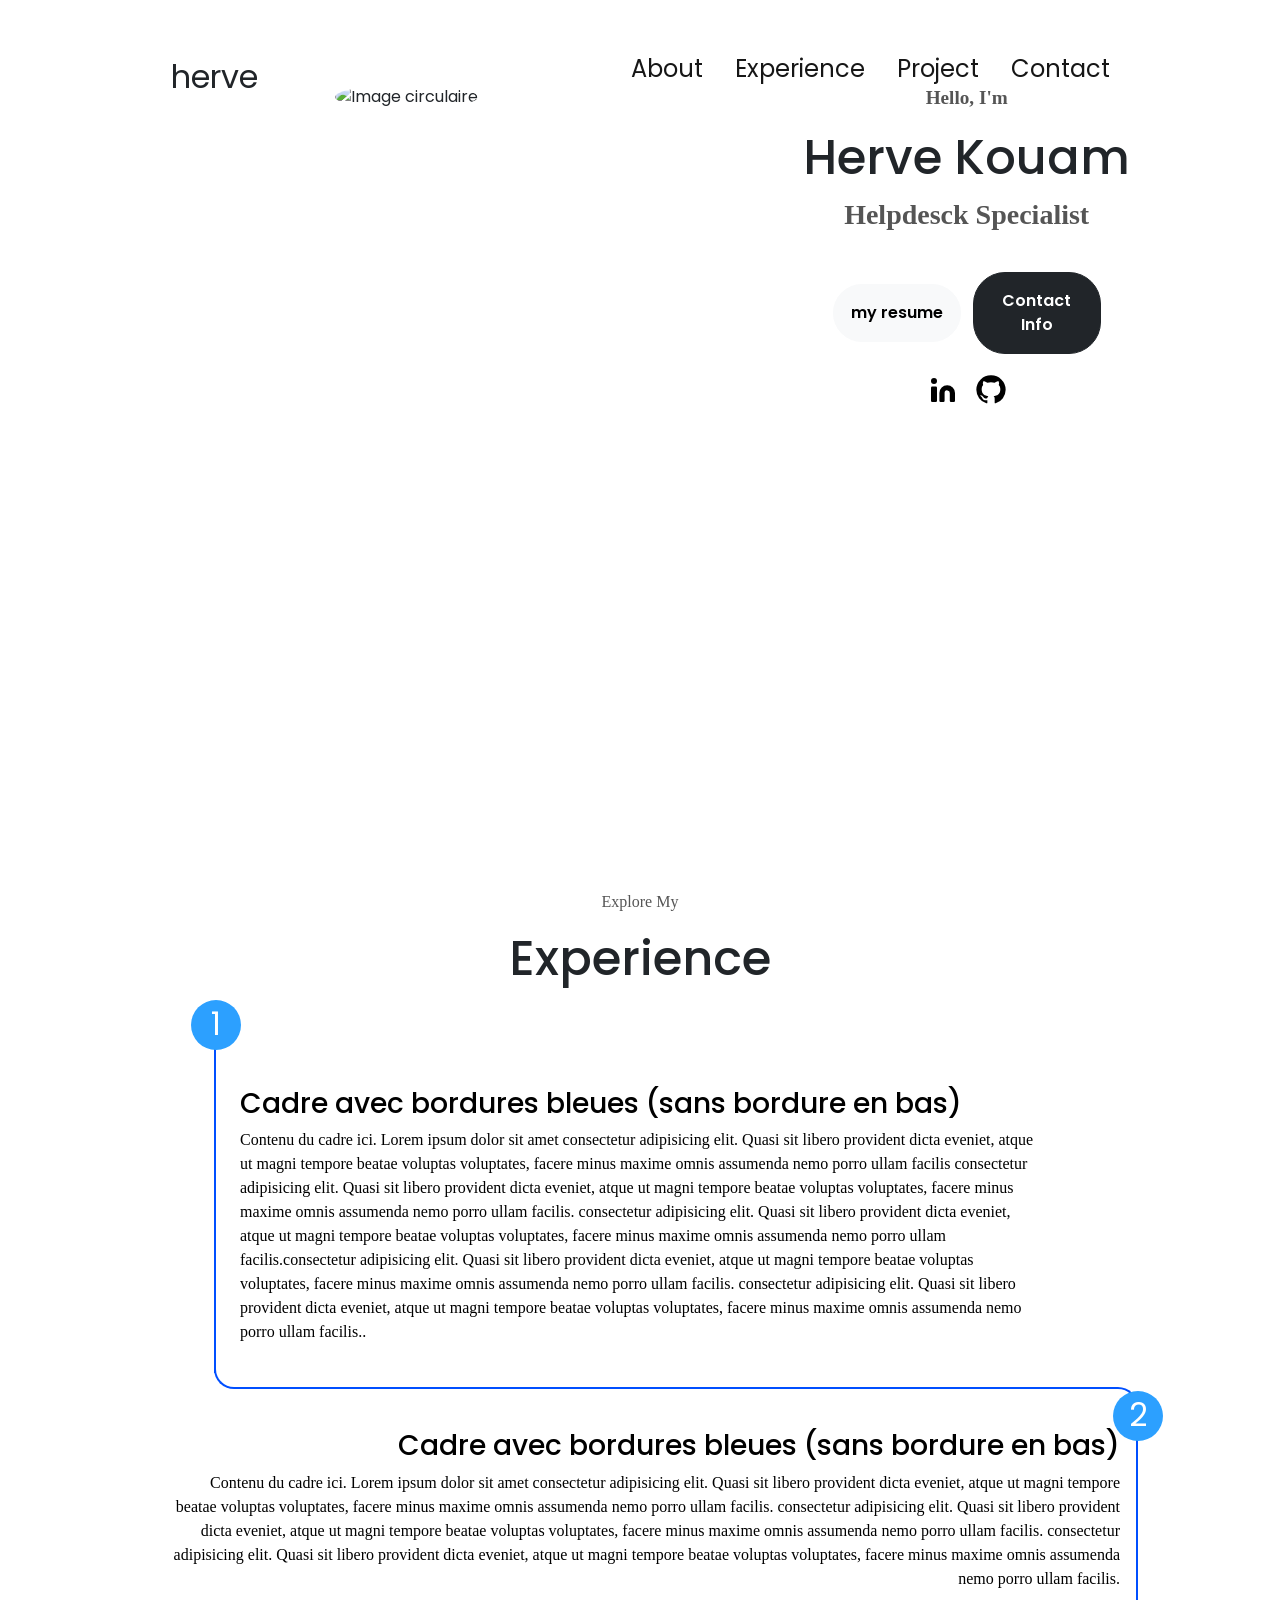
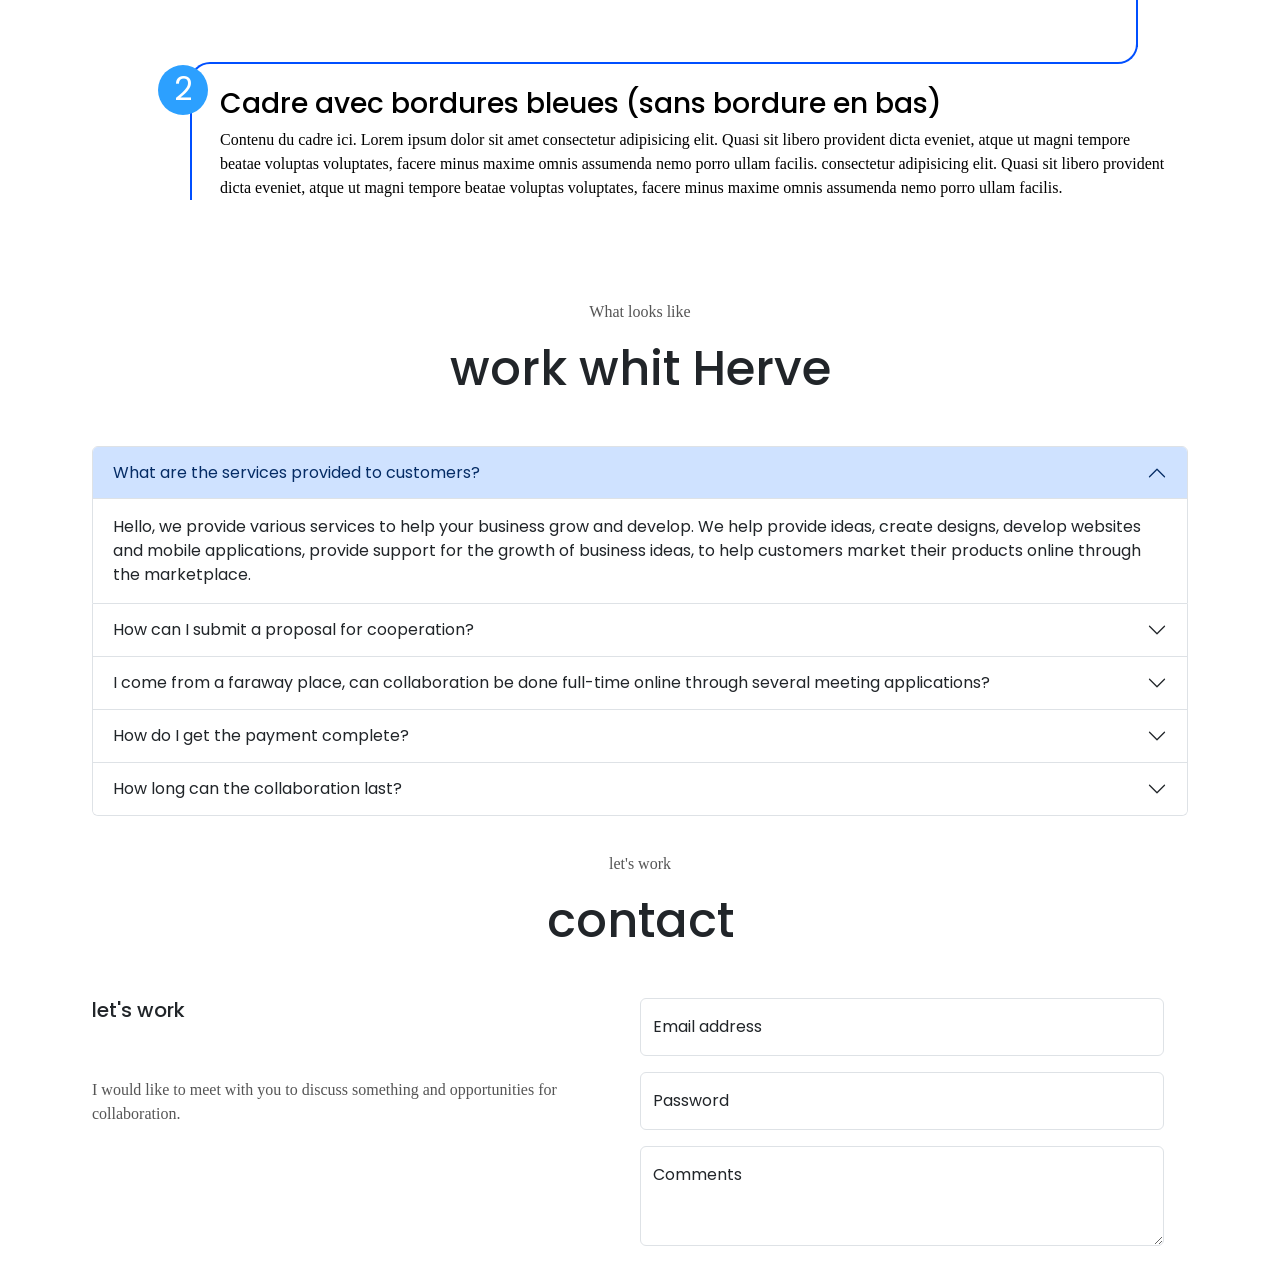
==== commit fbc7bb82: "contact prmiere modification" ====
--- a/index.html
+++ b/index.html
@@ -2,12 +2,14 @@
 <html lang="en">
 
 <head>
-    <meta charset="UTF-8">
-    <meta name="viewport" content="width=device-width, initial-scale=1.0">
-    <title>my portfolio </title>
-    <link rel="stylesheet" href="style.css">
-    <link rel="stylesheet" href="mediaqueri.css">
-    <link rel="stylesheet" href="experiance.css">
+    <meta charset="UTF-8" />
+    <meta name="viewport" content="width=device-width, initial-scale=1.0" />
+    <title>my portfolio</title>
+    <link href="https://cdn.jsdelivr.net/npm/bootstrap@5.3.0-alpha1/dist/css/bootstrap.min.css" rel="stylesheet" />
+    <link rel="stylesheet" href="https://cdn.jsdelivr.net/npm/bootstrap-icons@1.11.3/font/bootstrap-icons.min.css" />
+    <link rel="stylesheet" href="style.css" />
+    <link rel="stylesheet" href="mediaqueri.css" />
+    <link rel="stylesheet" href="experiance.css" />
 </head>
 
 <body>
@@ -15,235 +17,221 @@
         <div class="logo">herve</div>
         <div>
             <ul class="nav-links">
-                <li><a href="#about">/About</a></li>
-                <li><a href="#Experience">/Experience</a></li>
-                <li><a href="#project">/Project</a></li>
-                <li><a href="#contact">/Contact</a></li>
-
+                <li><a href="#about">About</a></li>
+                <li><a href="#Experience">Experience</a></li>
+                <li><a href="#project">Project</a></li>
+                <li><a href="#contact">Contact</a></li>
             </ul>
         </div>
     </nav>
 
     <nav id="hamburger-nav">
-
-        
-            <div class="logo">herve</div>
-            <div class="hamburger-menu">
-                <div class="hamburger-icon" onclick="toggleMenu()">
-                    <span></span>
-                    <span></span>
-                    <span></span>
-                </div>
-                <div class="menu-links">
-                    <li><a href="#about" class="nav-links" onclick="toggleMenu()">About</a></li>
-                    <li><a href="#Experience" class="nav-links" onclick="toggleMenu()">Experience</a></li>
-                    <li><a href="#project" class="nav-links" onclick="toggleMenu()">Project</a></li>
-                    <li><a href="#contact" class="nav-links" onclick="toggleMenu()">Contact</a></li>
-                </div>
-            </div>
-        
+        <div class="logo">herve</div>
+        <div class="hamburger-menu">
+            <div class="hamburger-icon" onclick="toggleMenu()">
+                <span></span>
+                <span></span>
+                <span></span>
+            </div>
+            <div class="menu-links">
+                <li><a href="#about" onclick="toggleMenu()">About</a></li>
+                <li><a href="#Experience" onclick="toggleMenu()">Experience</a></li>
+                <li><a href="#project" onclick="toggleMenu()">Project</a></li>
+                <li><a href="#contact" onclick="toggleMenu()">Contact</a></li>
+            </div>
+        </div>
     </nav>
 
-    <section id="profile" >
-
-        
-
-            <div class="row">
-                <div class="col d-none d-md-flex profile_img">
-
-                    <img src="img/me/me (2).png" alt="Kouam Kamdem Herve">
-
-                </div>
-
-        <div class="sec_text">
-            <p class="p1">Hello, I'm</p>
-            <h1 class="title">Herve Kouam</h1>
-            <p class="p2">Helpdesck Specialist</p>
+    <section id="profile">
+        <div class="container-sm  my-5 text-center">
+            <div class="row  justify-content-center">
+                <div class="col-7 d-none d-sm-block d-lg-block">
+                    <img src="img/me/me (2).png" alt="Image circulaire" class="img-fluid rounded-circle" />
+                </div>
+
+                <div class="col sec_text">
+                    <p class="p1">Hello, I'm</p>
+                    <h1 class="title">Herve Kouam</h1>
+                    <p class="p2">Helpdesck Specialist</p>
+
+                    <div class="btn-container">
+                        <button type="button" class="btn btn-light"
+                            onclick="window.open('./asset/Herve_kouam-resume_pdf.pdf')">
+                            my resume
+                        </button>
+                        <button type="button" class="btn btn-dark" onclick="location.href('./#contact')">
+                            Contact Info
+                        </button>
+                    </div>
+
+                    <div id="social-container">
+                        <img src="img/icon/linkedin.svg" alt="my Linkedin profile" class="icon"
+                            onclick="location.href='https://linkedin.com/in/kouam-herve-0830441a4'" />
+
+                        <img src="img/icon/github.svg" alt="my github profile" class="icon"
+                            onclick="location.href='https://github.com/HERVE-KOUAM'" />
+                    </div>
+                </div>
+            </div>
+        </div>
+
+
+
+    </section>
+
+    <section id="Experience" style="gap: 5rem">
+
+        <div id="dynamic-content" class="container">
+
+        </div>
+
+    </section>
+<!-- work whit section -->
+
+
+    <section class="workwhit pt-0 " style="position: relative;margin-top: 100px; ">
+        <div class="container  pt-0">
+            <div class="text m-5">
+                <p class="section_p1 text-center">What looks like</p>
+            <h1 class="title">work whit Herve</h1>
+            </div>
             
-            <div class="btn-container">
-                <button
-                class="btn btn-color2" onclick="window.open('./asset/Herve_kouam-resume_pdf.pdf')">
-                my resume
-                </button>
-                <button
-                class="btn btn-color1" onclick="location.href('./#contact')">
-                Contact Info
-                </button>
-            </div>
-            
-            <div id="social-container">
-                <img src="img/icon/linkedin.svg"
-                 alt="my Linkedin profile" 
-                 class="icon"
-                 onclick="location.href='https://linkedin.com/in/kouam-herve-0830441a4'">
-
-                        <img src="img/icon/github.svg" alt="my github profile" class="icon"
-                            onclick="location.href='https://github.com/HERVE-KOUAM'">
-                    </div>
-
-                </div>
-            </div>
-
-    
-
-    </section>
-
-
-  
-    <section id="Experience" style="gap: 5rem;">
-
-        <div class="entaite">
-            <p class="section_p1">Explore My</p>
-            <h1 class="title"> Experience</h1>
-        </div>
-       
-        
-        <div class="expe_contain row row-cols-1 row-cols-md-3 mt-n5 " style=" box-sizing: content-box;  align-items: center;" >
-
-            <div class="card_container"  >
-              <div class="card col col-12 col-lg-3 mx-1">
-                <div class="card-body content">
-                    <i class="bi bi-1-square fs-1" ></i>
-                  <h5 class="card-title">Special title treatment</h5>
-                  <p class="card-text" style="color: azure;">With supporting text below as a natural lead-in to additional content.</p>
-                  <a href="#" class="w-auto btn btn-lg btn-outline-primary">Go somewhere</a>
-                </div>
-              </div>
-            </div>
-
-            <div class="card_container ">
-              <div class="card col col-12 col-lg-3  mx-1">
-                <div class="card-body content">
-                  <i class="bi bi-2-square fs-1" ></i>
-                  <h5 class="card-title" style="color: azure;">Special title treatment</h5>
-                  <p class="card-text" style="color: azure;">With supporting text below as a natural lead-in to additional content.</p>
-                  <a href="#" class="btn w-auto btn-outline-primary">Go somewhere</a>
-                </div>
-              </div>
-            </div>
-
-            <div class="card_container ">
-                <div class="card col col-12 col-lg-3 mx-1">
-                  <div class="card-body content">
-                    <i class="bi bi-3-square fs-1" ></i>
-                    <h5 class="card-title" style="color: azure;">Special title treatment</h5>
-                    <p class="card-text" style="color: azure;">With supporting text below as a natural lead-in to additional content.</p>
-                    <a href="#" class="btn w-auto btn-outline-primary">Go somewhere</a>
-                  </div>
-                </div>
-              </div>
-
-              <div class="card_container ">
-                <div class="card col col-12 col-lg-3 mx-1">
-                  <div class="card-body content">
-                    <i class="bi bi-3-square fs-1" ></i>
-                    <h5 class="card-title" style="color: azure;">Special title treatment</h5>
-                    <p class="card-text" style="color: azure;">With supporting text below as a natural lead-in to additional content.</p>
-                    <a href="#" class="btn w-auto btn-outline-primary">Go somewhere</a>
-                  </div>
-                </div>
-              </div>
-
-
-          </div>
-
-          
-
-         
-            
-          
-          
-          
-       
-
-    </section>
-
-    <section class="workwhit mt-n5 pt-0 mb-7" style="position: relative; margin-top:20px;">
-
-        <div class="container mt-0 pt-0" >
-            <p class="section_p1 text-center"> What looks like </p>
-            <h1 class="title"> work whit Herve</h1>
             <div class="accordion" id="faqAccordion">
                 <!-- Question 1 -->
                 <div class="accordion-item">
                     <h2 class="accordion-header" id="headingOne">
-                        <button class="accordion-button" type="button" data-bs-toggle="collapse" data-bs-target="#collapseOne" aria-expanded="true" aria-controls="collapseOne">
+                        <button class="accordion-button" type="button" data-bs-toggle="collapse"
+                            data-bs-target="#collapseOne" aria-expanded="true" aria-controls="collapseOne">
                             What are the services provided to customers?
                         </button>
                     </h2>
-                    <div id="collapseOne" class="accordion-collapse collapse show" aria-labelledby="headingOne" data-bs-parent="#faqAccordion">
-                        <div class="accordion-body">
-                            Hello, we provide various services to help your business grow and develop. We help provide ideas, 
-                            create designs, develop websites and mobile applications, provide support for the growth of business ideas, to help customers market their products online through the marketplace.
+                    <div id="collapseOne" class="accordion-collapse collapse show" aria-labelledby="headingOne"
+                        data-bs-parent="#faqAccordion">
+                        <div class="accordion-body">
+                            Hello, we provide various services to help your business grow
+                            and develop. We help provide ideas, create designs, develop
+                            websites and mobile applications, provide support for the growth
+                            of business ideas, to help customers market their products
+                            online through the marketplace.
                         </div>
                     </div>
                 </div>
                 <!-- Question 2 -->
                 <div class="accordion-item">
                     <h2 class="accordion-header" id="headingTwo">
-                        <button class="accordion-button collapsed" type="button" data-bs-toggle="collapse" data-bs-target="#collapseTwo" aria-expanded="false" aria-controls="collapseTwo">
+                        <button class="accordion-button collapsed" type="button" data-bs-toggle="collapse"
+                            data-bs-target="#collapseTwo" aria-expanded="false" aria-controls="collapseTwo">
                             How can I submit a proposal for cooperation?
                         </button>
                     </h2>
-                    <div id="collapseTwo" class="accordion-collapse collapse" aria-labelledby="headingTwo" data-bs-parent="#faqAccordion">
-                        <div class="accordion-body">
-                            You can submit a proposal through our contact form or email us directly with your ideas.
+                    <div id="collapseTwo" class="accordion-collapse collapse" aria-labelledby="headingTwo"
+                        data-bs-parent="#faqAccordion">
+                        <div class="accordion-body">
+                            You can submit a proposal through our contact form or email us
+                            directly with your ideas.
                         </div>
                     </div>
                 </div>
                 <!-- Question 3 -->
                 <div class="accordion-item">
                     <h2 class="accordion-header" id="headingThree">
-                        <button class="accordion-button collapsed" type="button" data-bs-toggle="collapse" data-bs-target="#collapseThree" aria-expanded="false" aria-controls="collapseThree">
-                            I come from a faraway place, can collaboration be done full-time online through several meeting applications?
-                        </button>
-                    </h2>
-                    <div id="collapseThree" class="accordion-collapse collapse" aria-labelledby="headingThree" data-bs-parent="#faqAccordion">
-                        <div class="accordion-body">
-                            Yes, we support full-time online collaboration using various meeting applications like Zoom, Teams, or Google Meet.
+                        <button class="accordion-button collapsed" type="button" data-bs-toggle="collapse"
+                            data-bs-target="#collapseThree" aria-expanded="false" aria-controls="collapseThree">
+                            I come from a faraway place, can collaboration be done full-time
+                            online through several meeting applications?
+                        </button>
+                    </h2>
+                    <div id="collapseThree" class="accordion-collapse collapse" aria-labelledby="headingThree"
+                        data-bs-parent="#faqAccordion">
+                        <div class="accordion-body">
+                            Yes, we support full-time online collaboration using various
+                            meeting applications like Zoom, Teams, or Google Meet.
                         </div>
                     </div>
                 </div>
                 <!-- Question 4 -->
                 <div class="accordion-item">
                     <h2 class="accordion-header" id="headingFour">
-                        <button class="accordion-button collapsed" type="button" data-bs-toggle="collapse" data-bs-target="#collapseFour" aria-expanded="false" aria-controls="collapseFour">
+                        <button class="accordion-button collapsed" type="button" data-bs-toggle="collapse"
+                            data-bs-target="#collapseFour" aria-expanded="false" aria-controls="collapseFour">
                             How do I get the payment complete?
                         </button>
                     </h2>
-                    <div id="collapseFour" class="accordion-collapse collapse" aria-labelledby="headingFour" data-bs-parent="#faqAccordion">
-                        <div class="accordion-body">
-                            Payments can be completed securely through our online payment portal or via bank transfer.
+                    <div id="collapseFour" class="accordion-collapse collapse" aria-labelledby="headingFour"
+                        data-bs-parent="#faqAccordion">
+                        <div class="accordion-body">
+                            Payments can be completed securely through our online payment
+                            portal or via bank transfer.
                         </div>
                     </div>
                 </div>
                 <!-- Question 5 -->
                 <div class="accordion-item">
                     <h2 class="accordion-header" id="headingFive">
-                        <button class="accordion-button collapsed" type="button" data-bs-toggle="collapse" data-bs-target="#collapseFive" aria-expanded="false" aria-controls="collapseFive">
+                        <button class="accordion-button collapsed" type="button" data-bs-toggle="collapse"
+                            data-bs-target="#collapseFive" aria-expanded="false" aria-controls="collapseFive">
                             How long can the collaboration last?
                         </button>
                     </h2>
-                    <div id="collapseFive" class="accordion-collapse collapse" aria-labelledby="headingFive" data-bs-parent="#faqAccordion">
-                        <div class="accordion-body">
-                            The collaboration duration depends on the project's scope and agreement between both parties.
-                        </div>
-                    </div>
-                </div>
-
-            </div>
-
-          
-            
-        </div>
-
-    </section>
-
-
-    <script src="script.js">
-
-    </script>
-
+                    <div id="collapseFive" class="accordion-collapse collapse" aria-labelledby="headingFive"
+                        data-bs-parent="#faqAccordion">
+                        <div class="accordion-body">
+                            The collaboration duration depends on the project's scope and
+                            agreement between both parties.
+                        </div>
+                    </div>
+                </div>
+            </div>
+        </div>
+    </section>
+
+    <section class="contact" id="contact">
+
+        <div class="entaite mb-5 text-center">
+            <p class="section_p1 text-center">let's work</p>
+            <h1 class="title">contact</h1>
+        </div>
+        <div class="container  row">
+
+            <div class="text col">
+
+                <h5>
+                    let's work
+                </h5>
+                <br>
+                <br>
+
+                <p>I would like to meet with you to discuss something 
+                    and opportunities for collaboration.</p>
+
+
+
+            </div>
+
+            <div class="form col">
+                <div class="form-floating mb-3">
+                    <input type="email" class="form-control" id="floatingInput" placeholder="name@example.com">
+                    <label for="floatingInput">Email address</label>
+                  </div>
+                  <div class="form-floating">
+                    <input type="password" class="form-control" id="floatingPassword" placeholder="Password">
+                    <label for="floatingPassword">Password</label>
+                  </div>
+
+                  <div class="form-floating my-3">
+                    <textarea class="form-control" placeholder="Leave a comment here" id="floatingTextarea2" style="height: 100px"></textarea>
+                    <label for="floatingTextarea2">Comments</label>
+                  </div>
+            </div>
+
+        </div>
+    </section>
+
+
+    <footer>
+
+    </footer>
+    <script src="script.js"></script>
 </body>
 
 </html>
--- a/style.css
+++ b/style.css
@@ -169,8 +169,8 @@
 
 section {
     padding-top: 4vh ;
-    height: 96vh;
-    margin: 0 10rem;
+    
+    margin: 5rem 10rem;
     box-sizing: border-box;
     min-height: -moz-fit-content;
     min-height: fit-content;
@@ -183,16 +183,7 @@
 
 /*profile section*/
 
-#Experience .entaite{
-    position: absolute;
-}
-#Experience{
-    position: relative;
-    display: flex;
-    justify-content: center;
-    gap: 5rem;
-    height: 80vh;
-}
+
 #profile {
     display: flex;
     justify-content: center;
@@ -395,24 +386,138 @@
     
 }
 
-/*experience*/
-#Experience{
-
-    position: relative;
-    margin-top: 1vh;
-}
-#Experience .section_p1{
-    text-align: center;
-    position: relative;
-    
-}
-
-#Experience .section_container{
-
-    display: flex;
-    flex-wrap: wrap;
-    justify-content: center;
-    align-content: space-between;
-    
-}
-
+/*experience section*/
+
+:root {
+  --left-value: inherit;
+}
+
+
+.custom-border.cb3 {
+  z-index: 5;
+  height: 40px;
+  left: 50%;
+  bottom: -14px;
+  width: 50%;
+  border-radius: 0 20px 0px 0px;
+  border-left: none;
+  border-bottom: none;
+}
+
+.custom-border.cb6 {
+  z-index: 5;
+  height: 40px;
+  bottom: -15px;
+  width: 50%;
+  border-radius: 20px 0px 0px 0px;
+  border-right: none;
+  border-bottom: none;
+}
+
+
+
+.custom-border.cb4 {
+
+  border-top: none;
+  border-left: none;
+  border-bottom: none;
+  padding-right: 0;
+}
+
+.custom-border.cb7 {
+
+  border-top: none;
+  border-right: none;
+  border-bottom: none;
+  padding-right: 0;
+}
+
+.custom-border.cb5 {
+
+  border-top: none;
+  border-left: none;
+  z-index: 4;
+  height: 40px;
+  left: 50.2%;
+  bottom: -17px;
+  width: 50%;
+  border-radius: 0 0 20px 0;
+}
+
+
+
+
+
+
+.custom-border {
+  border: 2px solid #004FFF;
+  /* Bordure bleue */
+
+  /* Suppression de la bordure du bas */
+}
+
+.c1 {
+
+  position: absolute;
+  top: -10vh;
+  left: -3.5vh;
+}
+
+.circle.c3 {
+
+  position: relative;
+  top: -3vh;
+  left: -3.3vh;
+}
+
+
+
+
+
+.circle {
+  border-radius: 30px;
+  background-color: #2ca0ff;
+  height: 50px;
+  width: 50px;
+  color: white;
+  font-size: 2rem;
+
+
+
+
+
+}
+
+.corner1 {
+
+  outline: 3px solid #0891b2;
+  width: 100%;
+  position: relative;
+  border-radius: 15px;
+  left: 0;
+  top: -50%;
+
+
+
+}
+
+
+
+@media screen and (max-width: 2561px) {
+
+
+
+  .circle.c1 {
+
+      position: absolute;
+      top: -7vh;
+      left: -1.5vh;
+
+  }
+
+
+
+
+}
+
+
--- a/experiance.css
+++ b/experiance.css
@@ -102,7 +102,7 @@
     text-align: center;
     font-size: 1rem;
 }
-}
+
 
 /* Pour les petits smartphones */
 @media screen and (max-width: 480px) {
@@ -124,4 +124,6 @@
 .sec_text {
     font-size: 0.9rem;
     width: 75%;
-  }+  }
+}
+  
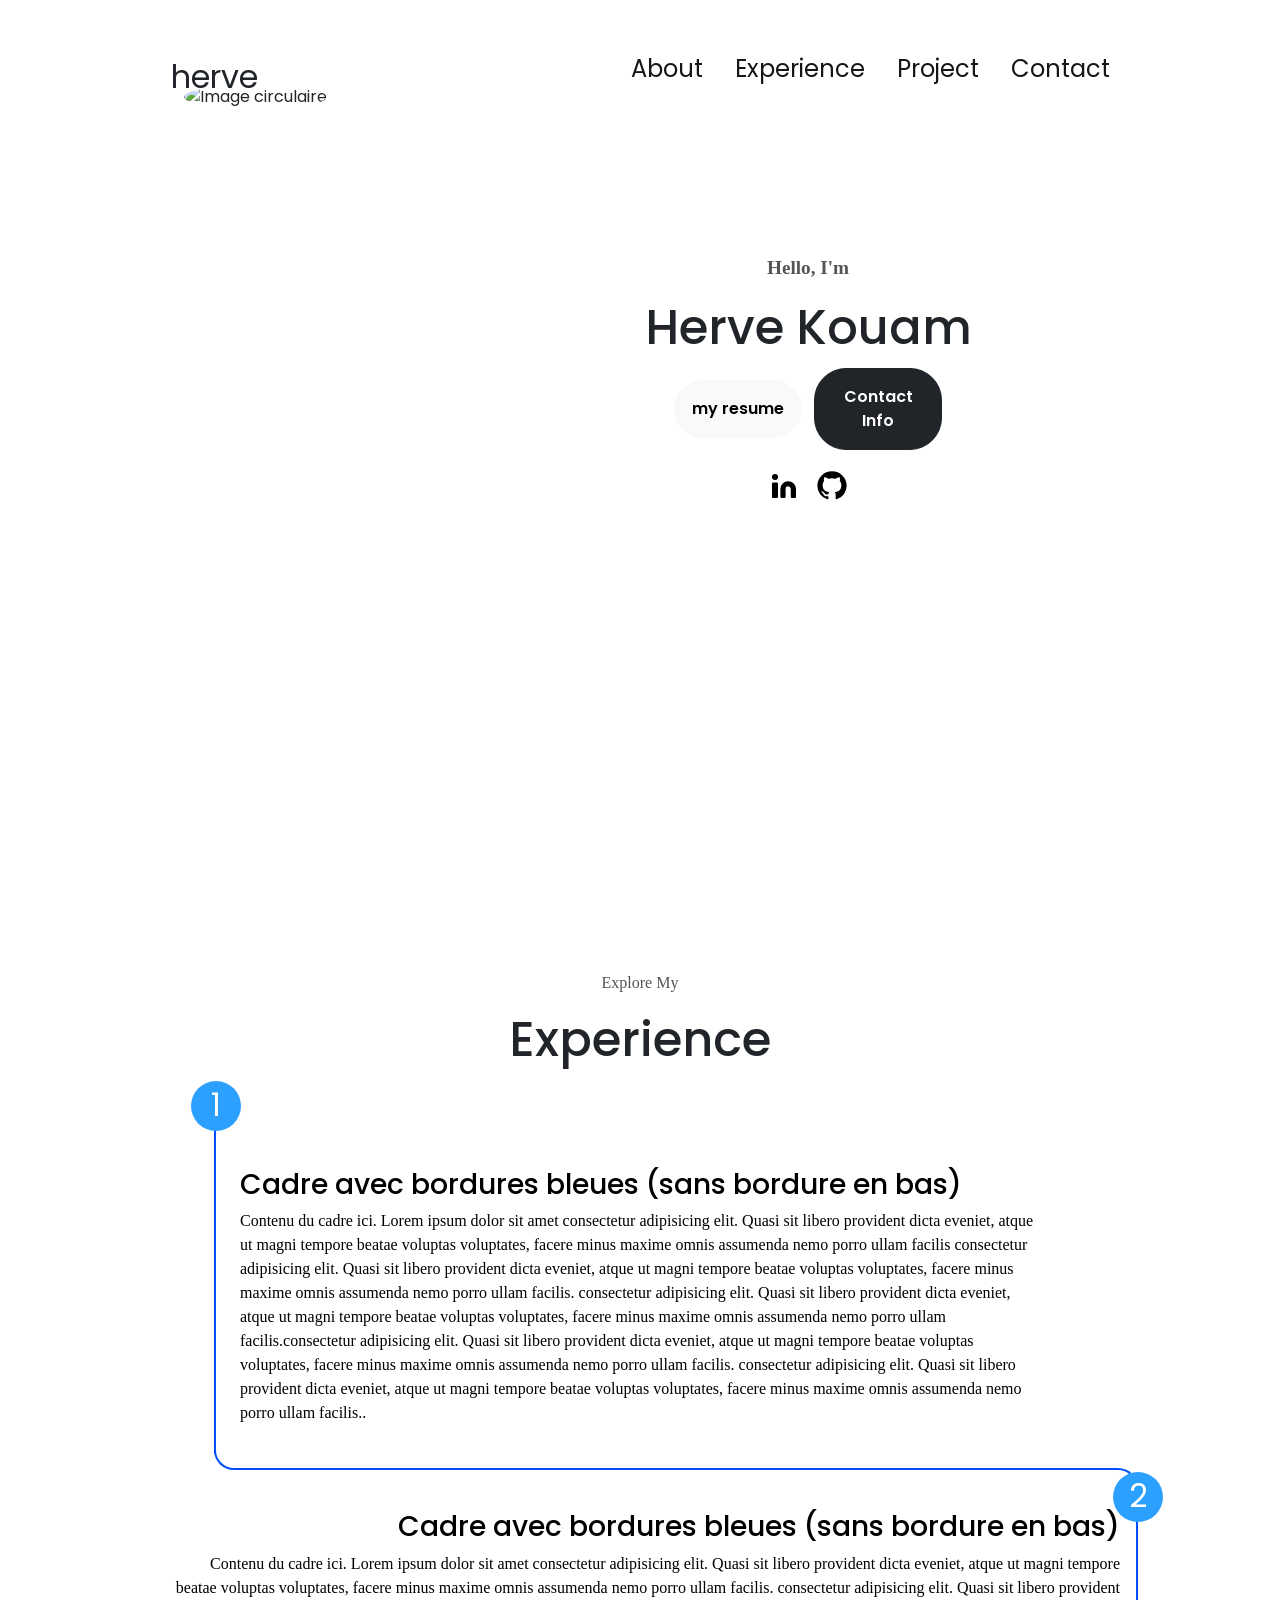
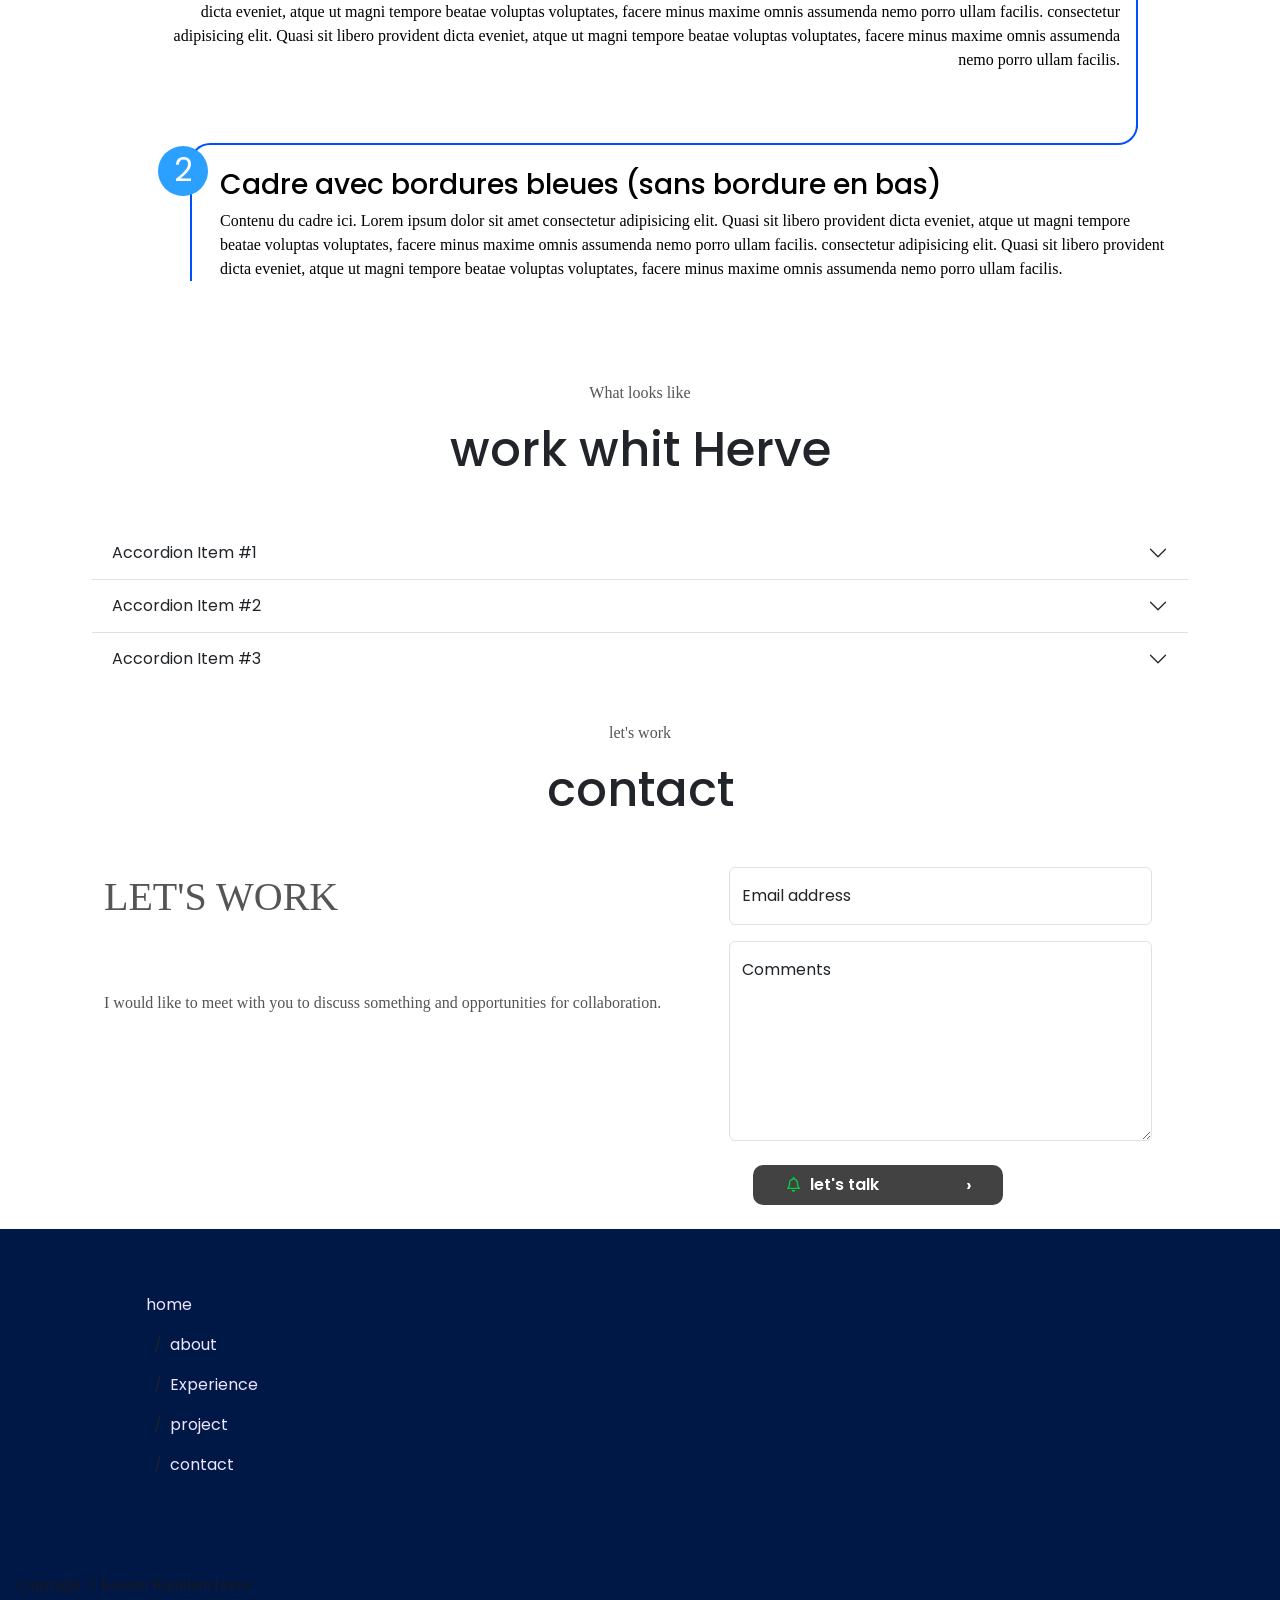
==== commit 58c888c4: "footer ajouter" ====
--- a/index.html
+++ b/index.html
@@ -7,52 +7,69 @@
     <title>my portfolio</title>
     <link href="https://cdn.jsdelivr.net/npm/bootstrap@5.3.0-alpha1/dist/css/bootstrap.min.css" rel="stylesheet" />
     <link rel="stylesheet" href="https://cdn.jsdelivr.net/npm/bootstrap-icons@1.11.3/font/bootstrap-icons.min.css" />
+    <script src="https://cdnjs.cloudflare.com/ajax/libs/gsap/3.12.2/gsap.min.js"></script>
+
     <link rel="stylesheet" href="style.css" />
     <link rel="stylesheet" href="mediaqueri.css" />
     <link rel="stylesheet" href="experiance.css" />
 </head>
 
 <body>
-    <nav id="dekstop-nav">
-        <div class="logo">herve</div>
-        <div>
-            <ul class="nav-links">
-                <li><a href="#about">About</a></li>
-                <li><a href="#Experience">Experience</a></li>
-                <li><a href="#project">Project</a></li>
-                <li><a href="#contact">Contact</a></li>
-            </ul>
-        </div>
-    </nav>
-
-    <nav id="hamburger-nav">
-        <div class="logo">herve</div>
-        <div class="hamburger-menu">
-            <div class="hamburger-icon" onclick="toggleMenu()">
-                <span></span>
-                <span></span>
-                <span></span>
-            </div>
-            <div class="menu-links">
-                <li><a href="#about" onclick="toggleMenu()">About</a></li>
-                <li><a href="#Experience" onclick="toggleMenu()">Experience</a></li>
-                <li><a href="#project" onclick="toggleMenu()">Project</a></li>
-                <li><a href="#contact" onclick="toggleMenu()">Contact</a></li>
-            </div>
-        </div>
-    </nav>
+
+    <header>
+
+        <nav id="dekstop-nav">
+            <div class="logo">herve</div>
+            <div>
+                <ul class="nav-links">
+                    <li><a href="#about">About</a></li>
+                    <li><a href="#Experience">Experience</a></li>
+                    <li><a href="#project">Project</a></li>
+                    <li><a href="#contact">Contact</a></li>
+                </ul>
+            </div>
+        </nav>
+    
+        <nav id="hamburger-nav">
+            <div class="logo">herve</div>
+            <div class="hamburger-menu">
+                <div class="hamburger-icon" onclick="toggleMenu()">
+                    <span></span>
+                    <span></span>
+                    <span></span>
+                </div>
+                <div class="menu-links">
+                    <li><a href="#about" onclick="toggleMenu()">About</a></li>
+                    <li><a href="#Experience" onclick="toggleMenu()">Experience</a></li>
+                    <li><a href="#project" onclick="toggleMenu()">Project</a></li>
+                    <li><a href="#contact" onclick="toggleMenu()">Contact</a></li>
+                </div>
+            </div>
+        </nav>
+
+    </header>
+    
+
+    
 
     <section id="profile">
-        <div class="container-sm  my-5 text-center">
-            <div class="row  justify-content-center">
-                <div class="col-7 d-none d-sm-block d-lg-block">
+        
+            <div class="row  container-sm  my-5 ">
+
+                <div class="col-md-5  d-none d-sm-block d-lg-block m-0">
                     <img src="img/me/me (2).png" alt="Image circulaire" class="img-fluid rounded-circle" />
                 </div>
 
-                <div class="col sec_text">
+                <div class="col-md-6 sec_text text-center ms-0 " style="box-sizing: content-box;">
+                    <div class="text-c text-center">
+                        
                     <p class="p1">Hello, I'm</p>
                     <h1 class="title">Herve Kouam</h1>
-                    <p class="p2">Helpdesck Specialist</p>
+                    <div class=" text-center " id="jobs" >
+                    
+                    </div>
+                    </div>
+                     
 
                     <div class="btn-container">
                         <button type="button" class="btn btn-light"
@@ -62,7 +79,9 @@
                         <button type="button" class="btn btn-dark" onclick="location.href('./#contact')">
                             Contact Info
                         </button>
-                    </div>
+                        
+                    </div>
+
 
                     <div id="social-container">
                         <img src="img/icon/linkedin.svg" alt="my Linkedin profile" class="icon"
@@ -73,11 +92,17 @@
                     </div>
                 </div>
             </div>
-        </div>
-
-
-
-    </section>
+
+        </section>
+        
+
+        <section id="about">
+
+
+
+        </section>
+
+    
 
     <section id="Experience" style="gap: 5rem">
 
@@ -96,142 +121,115 @@
             <h1 class="title">work whit Herve</h1>
             </div>
             
-            <div class="accordion" id="faqAccordion">
-                <!-- Question 1 -->
+            <div class="accordion accordion-flush" id="accordionFlushExample">
                 <div class="accordion-item">
-                    <h2 class="accordion-header" id="headingOne">
-                        <button class="accordion-button" type="button" data-bs-toggle="collapse"
-                            data-bs-target="#collapseOne" aria-expanded="true" aria-controls="collapseOne">
-                            What are the services provided to customers?
-                        </button>
-                    </h2>
-                    <div id="collapseOne" class="accordion-collapse collapse show" aria-labelledby="headingOne"
-                        data-bs-parent="#faqAccordion">
-                        <div class="accordion-body">
-                            Hello, we provide various services to help your business grow
-                            and develop. We help provide ideas, create designs, develop
-                            websites and mobile applications, provide support for the growth
-                            of business ideas, to help customers market their products
-                            online through the marketplace.
-                        </div>
-                    </div>
-                </div>
-                <!-- Question 2 -->
+                  <h2 class="accordion-header">
+                    <button class="accordion-button collapsed" type="button" data-bs-toggle="collapse" data-bs-target="#flush-collapseOne" aria-expanded="false" aria-controls="flush-collapseOne">
+                      Accordion Item #1
+                    </button>
+                  </h2>
+                  <div id="flush-collapseOne" class="accordion-collapse collapse" data-bs-parent="#accordionFlushExample">
+                    <div class="accordion-body">Placeholder content for this accordion, which is intended to demonstrate the <code>.accordion-flush</code> class. This is the first item's accordion body.</div>
+                  </div>
+                </div>
                 <div class="accordion-item">
-                    <h2 class="accordion-header" id="headingTwo">
-                        <button class="accordion-button collapsed" type="button" data-bs-toggle="collapse"
-                            data-bs-target="#collapseTwo" aria-expanded="false" aria-controls="collapseTwo">
-                            How can I submit a proposal for cooperation?
-                        </button>
-                    </h2>
-                    <div id="collapseTwo" class="accordion-collapse collapse" aria-labelledby="headingTwo"
-                        data-bs-parent="#faqAccordion">
-                        <div class="accordion-body">
-                            You can submit a proposal through our contact form or email us
-                            directly with your ideas.
-                        </div>
-                    </div>
-                </div>
-                <!-- Question 3 -->
+                  <h2 class="accordion-header">
+                    <button class="accordion-button collapsed" type="button" data-bs-toggle="collapse" data-bs-target="#flush-collapseTwo" aria-expanded="false" aria-controls="flush-collapseTwo">
+                      Accordion Item #2
+                    </button>
+                  </h2>
+                  <div id="flush-collapseTwo" class="accordion-collapse collapse" data-bs-parent="#accordionFlushExample">
+                    <div class="accordion-body">Placeholder content for this accordion, which is intended to demonstrate the <code>.accordion-flush</code> class. This is the second item's accordion body. Let's imagine this being filled with some actual content.</div>
+                  </div>
+                </div>
                 <div class="accordion-item">
-                    <h2 class="accordion-header" id="headingThree">
-                        <button class="accordion-button collapsed" type="button" data-bs-toggle="collapse"
-                            data-bs-target="#collapseThree" aria-expanded="false" aria-controls="collapseThree">
-                            I come from a faraway place, can collaboration be done full-time
-                            online through several meeting applications?
-                        </button>
-                    </h2>
-                    <div id="collapseThree" class="accordion-collapse collapse" aria-labelledby="headingThree"
-                        data-bs-parent="#faqAccordion">
-                        <div class="accordion-body">
-                            Yes, we support full-time online collaboration using various
-                            meeting applications like Zoom, Teams, or Google Meet.
-                        </div>
-                    </div>
-                </div>
-                <!-- Question 4 -->
-                <div class="accordion-item">
-                    <h2 class="accordion-header" id="headingFour">
-                        <button class="accordion-button collapsed" type="button" data-bs-toggle="collapse"
-                            data-bs-target="#collapseFour" aria-expanded="false" aria-controls="collapseFour">
-                            How do I get the payment complete?
-                        </button>
-                    </h2>
-                    <div id="collapseFour" class="accordion-collapse collapse" aria-labelledby="headingFour"
-                        data-bs-parent="#faqAccordion">
-                        <div class="accordion-body">
-                            Payments can be completed securely through our online payment
-                            portal or via bank transfer.
-                        </div>
-                    </div>
-                </div>
-                <!-- Question 5 -->
-                <div class="accordion-item">
-                    <h2 class="accordion-header" id="headingFive">
-                        <button class="accordion-button collapsed" type="button" data-bs-toggle="collapse"
-                            data-bs-target="#collapseFive" aria-expanded="false" aria-controls="collapseFive">
-                            How long can the collaboration last?
-                        </button>
-                    </h2>
-                    <div id="collapseFive" class="accordion-collapse collapse" aria-labelledby="headingFive"
-                        data-bs-parent="#faqAccordion">
-                        <div class="accordion-body">
-                            The collaboration duration depends on the project's scope and
-                            agreement between both parties.
-                        </div>
-                    </div>
-                </div>
-            </div>
+                  <h2 class="accordion-header">
+                    <button class="accordion-button collapsed" type="button" data-bs-toggle="collapse" data-bs-target="#flush-collapseThree" aria-expanded="false" aria-controls="flush-collapseThree">
+                      Accordion Item #3
+                    </button>
+                  </h2>
+                  <div id="flush-collapseThree" class="accordion-collapse collapse" data-bs-parent="#accordionFlushExample">
+                    <div class="accordion-body">Placeholder content for this accordion, which is intended to demonstrate the <code>.accordion-flush</code> class. This is the third item's accordion body. Nothing more exciting happening here in terms of content, but just filling up the space to make it look, at least at first glance, a bit more representative of how this would look in a real-world application.</div>
+                  </div>
+                </div>
+              </div>
+
         </div>
     </section>
 
     <section class="contact" id="contact">
+
+        <div class="container">
 
         <div class="entaite mb-5 text-center">
             <p class="section_p1 text-center">let's work</p>
             <h1 class="title">contact</h1>
         </div>
-        <div class="container  row">
-
-            <div class="text col">
-
-                <h5>
+
+        <div class="container  row ">
+
+            <div class="text col-7 d-sm-block d-lg-block mb-5 ">
+
+                <p class="fs-1 text-uppercase">
                     let's work
-                </h5>
+                </p>
                 <br>
                 <br>
 
                 <p>I would like to meet with you to discuss something 
                     and opportunities for collaboration.</p>
-
-
-
-            </div>
-
-            <div class="form col">
+            </div>
+
+            <div class="form col-5">
                 <div class="form-floating mb-3">
                     <input type="email" class="form-control" id="floatingInput" placeholder="name@example.com">
                     <label for="floatingInput">Email address</label>
                   </div>
-                  <div class="form-floating">
-                    <input type="password" class="form-control" id="floatingPassword" placeholder="Password">
-                    <label for="floatingPassword">Password</label>
-                  </div>
+                  
 
                   <div class="form-floating my-3">
-                    <textarea class="form-control" placeholder="Leave a comment here" id="floatingTextarea2" style="height: 100px"></textarea>
+                    <textarea class="form-control" placeholder="Leave a comment here" id="floatingTextarea2" style="height: 200px"></textarea>
                     <label for="floatingTextarea2">Comments</label>
                   </div>
-            </div>
-
-        </div>
+
+                  <div class="button m-4">
+                    <button type="button" class="button b3 btn btn-primary" >
+                        <svg class="bell" viewBox="0 0 448 512"><path d="M224 0c-17.7 0-32 14.3-32 32V49.9C119.5 61.4 64 124.2 64 200v33.4c0 45.4-15.5 89.5-43.8 124.9L5.3 377c-5.8 7.2-6.9 17.1-2.9 25.4S14.8 416 24 416H424c9.2 0 17.6-5.3 21.6-13.6s2.9-18.2-2.9-25.4l-14.9-18.6C399.5 322.9 384 278.8 384 233.4V200c0-75.8-55.5-138.6-128-150.1V32c0-17.7-14.3-32-32-32zm0 96h8c57.4 0 104 46.6 104 104v33.4c0 47.9 13.9 94.6 39.7 134.6H72.3C98.1 328 112 281.3 112 233.4V200c0-57.4 46.6-104 104-104h8zm64 352H224 160c0 17 6.7 33.3 18.7 45.3s28.3 18.7 45.3 18.7s33.3-6.7 45.3-18.7s18.7-28.3 18.7-45.3z"></path></svg>
+                       let's talk
+                       <div class="arrow" >›</div>
+                     </button>
+                  </div>
+                  
+            </div>
+
+            
+
+        </div>
+    </div>
     </section>
 
 
-    <footer>
+    <footer style="background-color: #001845;">
+
+        <div class="container">
+
+            <ol class="breadcrumb d-block p-5">
+                <li class="breadcrumb-item m-3"><a href="/index.html">home</a></li>
+                <li class="breadcrumb-item m-3"><a href="/index.html#about">about</a></li>
+                <li class="breadcrumb-item m-3"><a href="/index.html#Experience">Experience</a></li>
+                <li class="breadcrumb-item m-3"><a href="/index.html#project">project</a></li>
+                <li class="breadcrumb-item m-3"><a href="/index.html#contact">contact</a></li>
+
+              </ol>
+
+        </div>
+        <div class="position-relative start-0 bottom-0 p-3"> <p class="fw-lighter ">Copyright © Kouam Kamdem herve</p></div>
 
     </footer>
     <script src="script.js"></script>
+    <script src="https://cdn.jsdelivr.net/npm/bootstrap@5.3.3/dist/js/bootstrap.min.js" integrity="sha384-0pUGZvbkm6XF6gxjEnlmuGrJXVbNuzT9qBBavbLwCsOGabYfZo0T0to5eqruptLy" crossorigin="anonymous"></script>
+
+
 </body>
 
 </html>
--- a/style.css
+++ b/style.css
@@ -1,389 +1,374 @@
-@import url('https://fonts.googleapis.com/css2?family=Poppins:ital,wght@0,100;0,200;0,300;0,400;0,500;0,600;0,700;0,800;0,900;1,100;1,200;1,300;1,400;1,500;1,600;1,700;1,800;1,900&display=swap');
-@font-face{
-    font-family: kano;
-    src:url(font/Kano.otf)format('otf')
+@import url("https://fonts.googleapis.com/css2?family=Poppins:ital,wght@0,100;0,200;0,300;0,400;0,500;0,600;0,700;0,800;0,900;1,100;1,200;1,300;1,400;1,500;1,600;1,700;1,800;1,900&display=swap");
+@font-face {
+  font-family: kano;
+  src: url(font/Kano.otf) format("otf");
 }
 * {
-    margin: 0;
-    padding: 0;
-}
-
-body{
-    font-family: "poppins",normal;
-    font-style: normal;
-    
+  margin: 0;
+  padding: 0;
+}
+
+body {
+  font-family: "poppins", normal;
+  font-style: normal;
 }
 html {
-    scroll-behavior: smooth;
-}
-h1{
-    font-family: "poppins",smooth;
-
-}
-p{
-    color: rgb(85,85,85);
-    font-family: "kano";
-}
-
-a, .btn{
-    transition: all 300ms ease;
-}
-
-nav, .nav-links{
-    display: flex;
-}
-
-nav{
-    justify-content:  space-around;
-    align-items: center;
-    height:  17vh;
-}
-
-.nav-links{
-    gap: 2rem;
-    list-style: none;
-    font-size: 1.5rem;
-}
-
-a{
-    text-decoration: none;
-    color: #161616;
-}
-.nav-links.active{   
-    
-    color: gray;
-    text-decoration: underline;
-    text-underline-offset: 1rem;
-    text-decoration-color: rgb(181,181,181);
+  scroll-behavior: smooth;
+}
+h1 {
+  font-family: "poppins", smooth;
+}
+p {
+  color: rgb(85, 85, 85);
+  font-family: "kano";
+}
+
+a,
+.btn {
+  transition: all 300ms ease;
+}
+
+nav,
+.nav-links {
+  display: flex;
+}
+
+nav {
+  justify-content: space-around;
+  align-items: center;
+  height: 17vh;
+}
+
+.nav-links {
+  gap: 2rem;
+  list-style: none;
+  font-size: 1.5rem;
+}
+
+a {
+  text-decoration: none;
+  color: #161616;
+}
+.nav-links.active {
+  color: gray;
+  text-decoration: underline;
+  text-underline-offset: 1rem;
+  text-decoration-color: rgb(181, 181, 181);
 }
 
 a:hover {
-    color: gray;
-    text-decoration: underline;
-    text-underline-offset: 1rem;
-    text-decoration-color: rgb(181,181,181) ;
-}
-
-#dekstop-nav{
-    position: fixed;
-    z-index: 100;
-    background-color:none;
-    width: 100%;
-    
-}
-
-
-.logo{
-    position: relative;
-    top: 0;
-    left: 0;
-    justify-content: left;
-    font-size: 2rem;
-}
-.logo:hover{
-    cursor: default;
+  color: gray;
+  text-decoration: underline;
+  text-underline-offset: 1rem;
+  text-decoration-color: rgb(181, 181, 181);
+}
+
+#dekstop-nav {
+  position: fixed;
+  z-index: 100;
+  background-color: none;
+  width: 100%;
+}
+
+.logo {
+  position: relative;
+  top: 0;
+  left: 0;
+  justify-content: left;
+  font-size: 2rem;
+}
+.logo:hover {
+  cursor: default;
 }
 
 /*hamburger menu*/
-#hamburger-nav{
-    display: none;
-}
-.hamburger-menu{
-    position: relative;
-    display: inline-block;
-    left: 8vh;
-}
-
-.hamburger-icon{
-    display: flex;
-    flex-direction: column;
-    justify-content: space-between;
-    height: 24px;
-    width: 30px;
-    cursor: pointer;
-}
-
-.hamburger-icon span{
-    width: 100%;
-    height: 2px;
-    background-color: black;
-    transition: all 0.3 ease-in-out;
-}
-
-.menu-links{
-    position: absolute;
-    top:100%;
-    right: 0;
-    background-color: white;
-    max-height: 0;
-    overflow: hidden;
-    transition: all;
-}
-
-.menu-links a{
-    display: block;
-    padding: 10px;
-    text-align: center;
-    font-size: 1.5rem;
-    color: black;
-    text-decoration: none;
-    transition: all 0.7 ease-in-out;   
-}
-
-.menu-links li{
-
-    list-style: none;
-}
-
-.menu-links.open{
-    max-height: 300px;
-
-
+#hamburger-nav {
+  display: none;
+}
+.hamburger-menu {
+  position: relative;
+  display: inline-block;
+  left: 8vh;
+}
+
+.hamburger-icon {
+  display: flex;
+  flex-direction: column;
+  justify-content: space-between;
+  height: 24px;
+  width: 30px;
+  cursor: pointer;
+}
+
+.hamburger-icon span {
+  width: 100%;
+  height: 2px;
+  background-color: black;
+  transition: all 0.3 ease-in-out;
+}
+
+.menu-links {
+  position: absolute;
+  top: 100%;
+  right: 0;
+  background-color: white;
+  max-height: 0;
+  overflow: hidden;
+  transition: all;
+}
+
+.menu-links a {
+  display: block;
+  padding: 10px;
+  text-align: center;
+  font-size: 1.5rem;
+  color: black;
+  text-decoration: none;
+  transition: all 0.7 ease-in-out;
+}
+
+.menu-links li {
+  list-style: none;
+}
+
+.menu-links.open {
+  max-height: 300px;
 }
 
 .hamburger-icon.open span:first-child {
-    transform: rotate(45deg) translate(10px, 5px);
-}
-
-.hamburger-icon.open span:nth-child(2){
-    opacity: 0;
+  transform: rotate(45deg) translate(10px, 5px);
+}
+
+.hamburger-icon.open span:nth-child(2) {
+  opacity: 0;
 }
 
 .hamburger-icon.open span:last-child {
-    transform: rotate(-45deg) translate(10px, -5px);
-}
-
-.hamburger-icon span:first-child{
-    transform: none;
-}
-
-.hamburger-icon span:first-child{
-    transform: 1;
-}
-
-.hamburger-icon span:first-child{
-    transform: none;
+  transform: rotate(-45deg) translate(10px, -5px);
+}
+
+.hamburger-icon span:first-child {
+  transform: none;
+}
+
+.hamburger-icon span:first-child {
+  transform: 1;
+}
+
+.hamburger-icon span:first-child {
+  transform: none;
 }
 
 /* section*/
 
 section {
-    padding-top: 4vh ;
-    
-    margin: 5rem 10rem;
-    box-sizing: border-box;
-    min-height: -moz-fit-content;
-    min-height: fit-content;
-}
-
-
-.section-container{
-    display: flex;
+  padding-top: 4vh;
+
+  margin: 5rem 10rem;
+  box-sizing: border-box;
+  min-height: -moz-fit-content;
+  min-height: fit-content;
+}
+
+.section-container {
+  display: flex;
 }
 
 /*profile section*/
 
-
 #profile {
-    display: flex;
-    justify-content: center;
-    gap: 5rem;
-    height: 80vh;
-}
-
-.profile_img{
-    justify-content: center;
-    background-color: #001427;
-    display: flex;
-    border-radius: 800px;
-    height: 600px;
-    width: 600px;
-    margin: auto 0;
-   overflow: hidden;
-    
-}
-
-.profile_img img{
-    
-    object-fit: contain;
-    align-items: center;
-    height: 800px;
-    width: 800px;
-    position: relative;
-    bottom: 50px;
-    right:5px
-    
-}
-
-.sec_text{
-    align-self: center;
-    text-align: center;
-
-}
-
-.sec_text p{
-    font-weight: 600;
-}
-
-.sec_text .p1{
-    font-size: 1.2rem;
-}
-.sec_text .p2{
-    text-align: center;
-    font-size: 1.75rem;
-    margin-bottom: 2rem;
+
+  margin: 0rem 10rem;
+  display: flex;
+  justify-content: center;
+  gap: 5rem;
+  height: 80vh;
+}
+
+.profile_img {
+  justify-content: center;
+  background-color: #001427;
+  display: flex;
+  border-radius: 800px;
+  height: 600px;
+  width: 600px;
+  margin: auto 0;
+  overflow: hidden;
+}
+
+.profile_img img {
+  object-fit: contain;
+  align-items: center;
+  height: 800px;
+  width: 800px;
+  position: relative;
+  bottom: 50px;
+  right: 5px;
+}
+
+.sec_text {
+  align-self: center;
+  text-align: center;
+}
+
+.sec_text p {
+  font-weight: 600;
+}
+
+.sec_text .p1 {
+  font-size: 1.2rem;
+}
+.sec_text .p2 {
+  text-align: center;
+  font-size: 1.75rem;
+  margin-bottom: 2rem;
+}
+
+
+
+#jobs {
+  font-size: 2rem;
+  font-weight: bold;
+  color: #333;
+  white-space: nowrap;
+  overflow: hidden;
+  border-right: 2px solid #333;
+  width: 0; /* Initially hidden */
+  
+    margin-left:175px;
+
 }
 
 .title {
-    font-size: 3rem;
-    text-align: center;
-}
-
-#social-container{
-    display: flex;
-    justify-content: center;
-    margin-top: 1rem;
-    gap: 1rem
+  font-size: 3rem;
+  text-align: center;
+}
+
+#social-container {
+  display: flex;
+  justify-content: center;
+  margin-top: 1rem;
+  gap: 1rem;
 }
 
 /*icon*/
 
 .icon {
-    cursor: pointer;
-    height: 2rem;
+  cursor: pointer;
+  height: 2rem;
 }
 
 /*butons*/
 
-.btncontainer{
-    display: flex;
-    justify-content: center;
-    gap: 1rem;
+.btncontainer {
+  display: flex;
+  justify-content: center;
+  gap: 1rem;
 }
 
 .btn {
-    margin: 4px;
-    font-weight:600;
-    transition: all 300ms ease;
-    padding: 1rem;
-    width: 8rem;
-    border-radius: 2rem;
+  margin: 4px;
+  font-weight: 600;
+  transition: all 300ms ease;
+  padding: 1rem;
+  width: 8rem;
+  border-radius: 2rem;
 }
 
 .btn-color1,
-.btn-color2{
-    border:#161616 0.1rem solid;
-   
+.btn-color2 {
+  border: #161616 0.1rem solid;
 }
 
 .btn-color1:hover,
-.btn-color2:hover{
-  
-    cursor: pointer;
+.btn-color2:hover {
+  cursor: pointer;
 }
 
 .btn-color1,
-.btn-color2:hover{
-    background-color: #161616;
-    color: aliceblue;
-    
-}
-
-
-
-.btn-color1:hover{
-    background-color: #161616;
-    
-}
-
-.btn-color2:hover{
-    border:aliceblue
+.btn-color2:hover {
+  background-color: #161616;
+  color: aliceblue;
+}
+
+.btn-color1:hover {
+  background-color: #161616;
+}
+
+.btn-color2:hover {
+  border: aliceblue;
 }
 
 /*About*/
-#about{
-    position: relative;
-    margin-top: 5vh;
-}
-.about-details-container{
-    justify-content: center;
-    flex-direction: row;
-}
-.about-container{
-    gap: 2rem;
-   
-    margin-top: 1rem;
-    display: flex;
-    
-    flex: 5;
-    background-color: #161616;
-    width: auto;
-    height: auto;
+#about {
+  position: relative;
+  margin-top: 5vh;
+}
+.about-details-container {
+  justify-content: center;
+  flex-direction: row;
+}
+.about-container {
+  gap: 2rem;
+
+  margin-top: 1rem;
+  display: flex;
+
+  flex: 5;
+  background-color: #161616;
+  width: auto;
+  height: auto;
 }
 .about-countainer,
-.details-container{
-    display: block;
-    align-items: center; 
-    justify-content: center;
-    background-color: rgb(255, 255, 255);
-    border:solid #161616;
-    border-radius: 2rem;
-    padding: 1.5rem;
-    width: 25vh;
-    height: fit-content;
-    height: -moz-fit-content;
-    margin: 2vh;  
-   
-
-}
-
-.about-details-container .sec_text{
-
-    width: 60vh;
-    text-align: justify;
-    font-size: 1.25rem;
-    margin: 2vh;
-    
-
-}
-
-.about-pic{
-    border-radius: 2rem;
-}
-#about .section_p1{
-    position: relative;
-    text-align: center;
-}
-#about .section_container{
-display: flex;
-
-}
-#about .section_pic-container{
-
-    
-    height: 50vh;
-    
-    overflow: hidden;
-    display: flex;
-    justify-content: center;
-    align-items: center;
-    flex: 1 1 300px;
-    max-width: 600px;
-    padding: 0px;
-    box-sizing: content-box;  
-
-}
-
-#about .section_pic-container img{
-   
-    width: 100%;
-    height: auto;
-    object-fit: cover;
-    position: relative;
-    
-    
-    
-    
+.details-container {
+  display: block;
+  align-items: center;
+  justify-content: center;
+  background-color: rgb(255, 255, 255);
+  border: solid #161616;
+  border-radius: 2rem;
+  padding: 1.5rem;
+  width: 25vh;
+  height: fit-content;
+  height: -moz-fit-content;
+  margin: 2vh;
+}
+
+.about-details-container .sec_text {
+  width: 60vh;
+  text-align: justify;
+  font-size: 1.25rem;
+  margin: 2vh;
+}
+
+.about-pic {
+  border-radius: 2rem;
+}
+#about .section_p1 {
+  position: relative;
+  text-align: center;
+}
+#about .section_container {
+  display: flex;
+}
+#about .section_pic-container {
+  height: 50vh;
+
+  overflow: hidden;
+  display: flex;
+  justify-content: center;
+  align-items: center;
+  flex: 1 1 300px;
+  max-width: 600px;
+  padding: 0px;
+  box-sizing: content-box;
+}
+
+#about .section_pic-container img {
+  width: 100%;
+  height: auto;
+  object-fit: cover;
+  position: relative;
 }
 
 /*experience section*/
@@ -391,7 +376,6 @@
 :root {
   --left-value: inherit;
 }
-
 
 .custom-border.cb3 {
   z-index: 5;
@@ -414,10 +398,7 @@
   border-bottom: none;
 }
 
-
-
 .custom-border.cb4 {
-
   border-top: none;
   border-left: none;
   border-bottom: none;
@@ -425,7 +406,6 @@
 }
 
 .custom-border.cb7 {
-
   border-top: none;
   border-right: none;
   border-bottom: none;
@@ -433,7 +413,6 @@
 }
 
 .custom-border.cb5 {
-
   border-top: none;
   border-left: none;
   z-index: 4;
@@ -444,35 +423,24 @@
   border-radius: 0 0 20px 0;
 }
 
-
-
-
-
-
 .custom-border {
-  border: 2px solid #004FFF;
+  border: 2px solid #004fff;
   /* Bordure bleue */
 
   /* Suppression de la bordure du bas */
 }
 
 .c1 {
-
   position: absolute;
   top: -10vh;
   left: -3.5vh;
 }
 
 .circle.c3 {
-
   position: relative;
   top: -3vh;
   left: -3.3vh;
 }
-
-
-
-
 
 .circle {
   border-radius: 30px;
@@ -481,43 +449,94 @@
   width: 50px;
   color: white;
   font-size: 2rem;
-
-
-
-
-
 }
 
 .corner1 {
-
   outline: 3px solid #0891b2;
   width: 100%;
   position: relative;
   border-radius: 15px;
   left: 0;
   top: -50%;
-
-
-
-}
-
-
+}
 
 @media screen and (max-width: 2561px) {
-
-
-
   .circle.c1 {
-
-      position: absolute;
-      top: -7vh;
-      left: -1.5vh;
-
+    position: absolute;
+    top: -7vh;
+    left: -1.5vh;
   }
-
-
-
-
-}
-
-
+}
+
+/* style du button du bat  */
+
+.button {
+  width: 250px;
+  height: 40px;
+  display: flex;
+  align-items: center;
+  justify-content: flex-start;
+  gap: 10px;
+  padding: 0px 15px;
+  background-color: rgb(66, 66, 66);
+  border-radius: 10px;
+  color: white;
+  border: none;
+  position: relative;
+  cursor: pointer;
+  transition-duration: .2s;
+}
+
+.bell {
+  width: 13px;
+}
+
+.bell path {
+  fill: rgb(0, 206, 62);
+}
+
+.arrow {
+  position: absolute;
+  right: 0;
+  width: 30px;
+  height: 100%;
+  font-size: 18px;
+  display: flex;
+  align-items: center;
+  justify-content: center;
+}
+
+.button:hover {
+  background-color: rgb(26, 24, 32);
+  transition-duration: .2s;
+}
+
+.button:hover .arrow {
+  animation: slide-right .6s ease-out both;
+}
+/* arrow animation */
+@keyframes slide-right {
+  0% {
+    transform: translateX(-10px);
+    opacity: 0;
+  }
+
+  100% {
+    transform: translateX(0);
+    opacity: 1;
+  }
+}
+
+.button:active {
+  transform: translate(1px , 1px);
+  transition-duration: .2s;
+}
+
+footer a{
+
+  color:  rgb(236, 229, 255);
+}
+footer p{
+
+  color:  rgb(26, 24, 32);
+}
--- a/mediaqueri.css
+++ b/mediaqueri.css
@@ -17,6 +17,10 @@
         gap: o 100px;
         
     }
+    #jobs{
+        margin-left:-50px;
+    }
+  
     #profile{
 
         margin-top: 10vh;
@@ -36,6 +40,9 @@
         display: none;
         
     }
+   
+ 
+   
     section {
         margin: 0 5rem;
     }
@@ -49,6 +56,7 @@
         
     }
    
+   
     section {
         margin: 0 5rem;
     }
